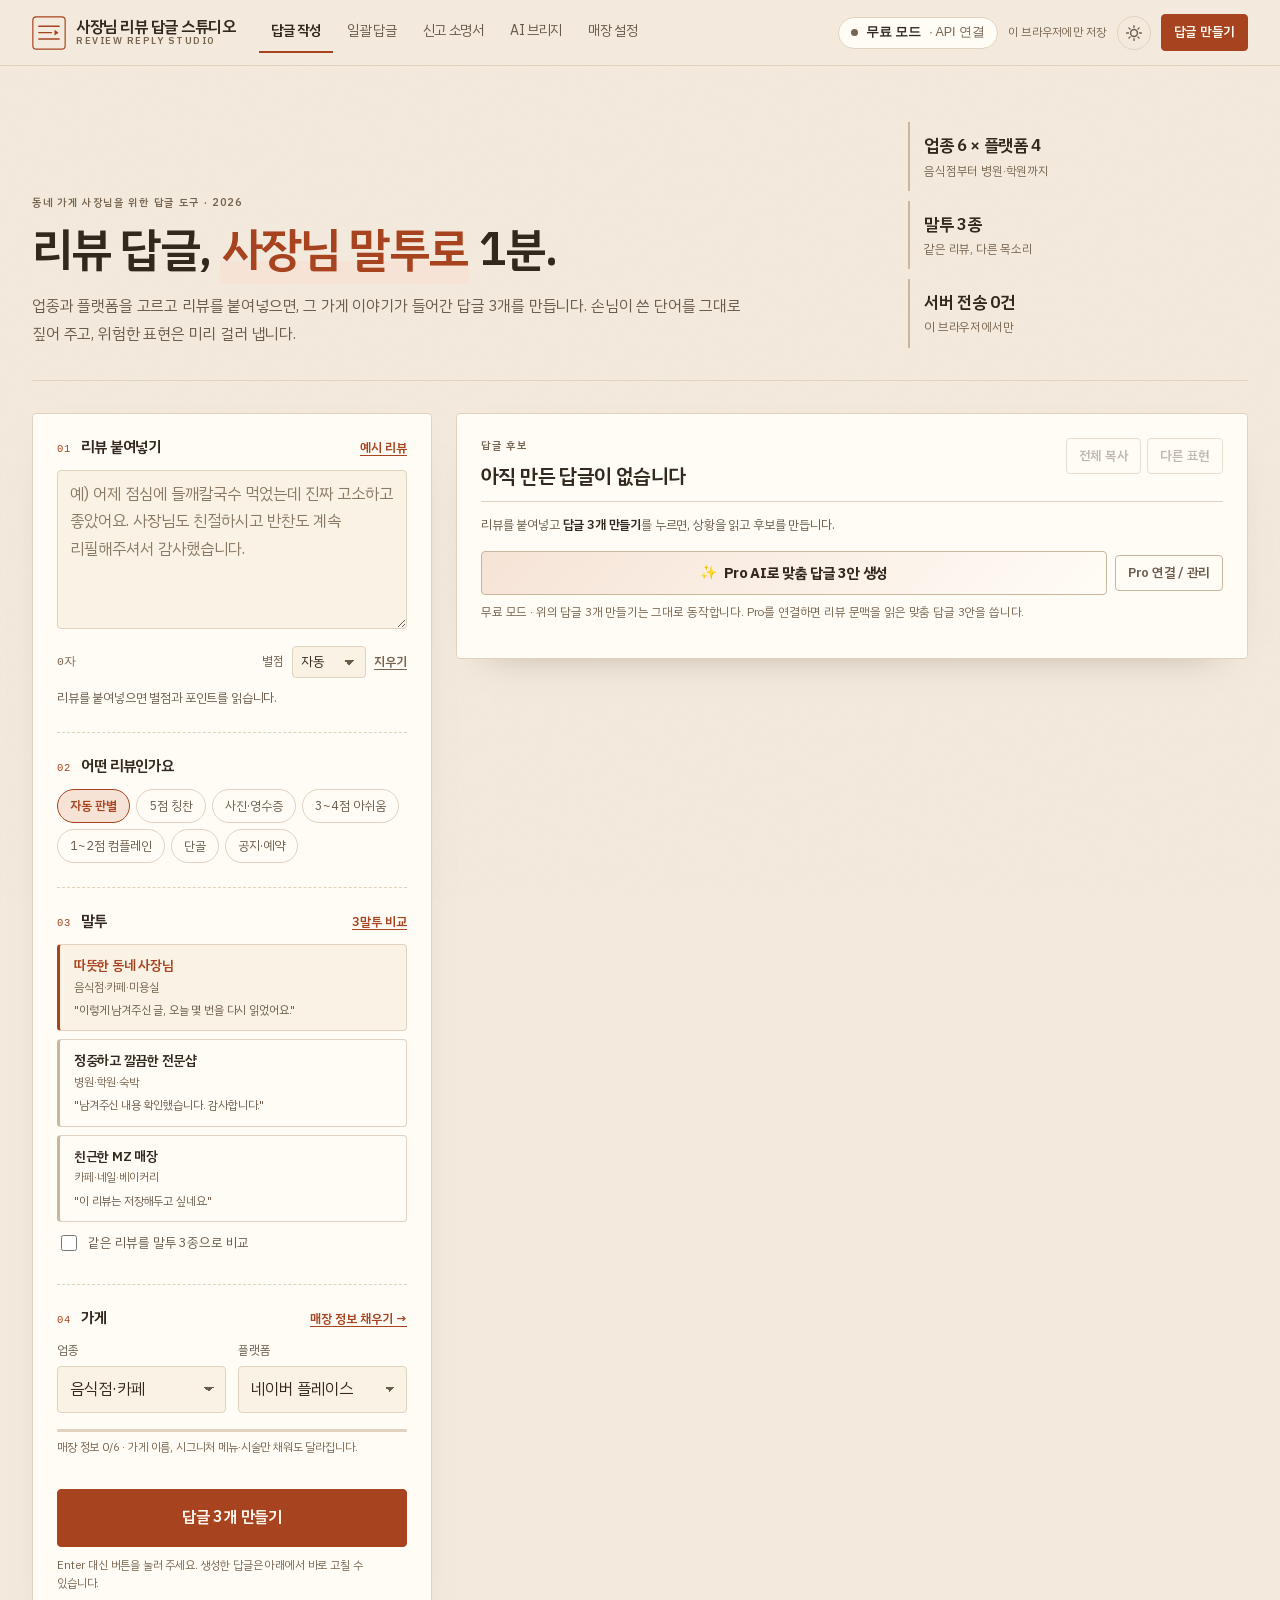
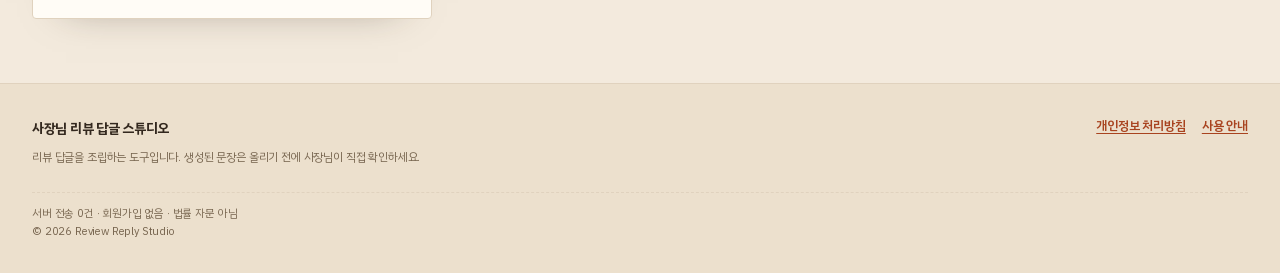
==== index.html @ 13970aca "Deploy review-reply-studio static web app (production files only)" ====
<!DOCTYPE html>
<html lang="ko" data-theme="light">
<head>
<meta charset="utf-8" />
<meta name="viewport" content="width=device-width, initial-scale=1, viewport-fit=cover" />
<title>사장님 리뷰 답글 스튜디오 — 업종·플랫폼별 리뷰 답글 1분 생성</title>
<meta name="description" content="동네 가게 사장님을 위한 리뷰 답글 생성기. 업종 6종·플랫폼 4종·말투 3종으로 사장님 말투의 답글 3개를 만들고, 의료법·표시광고 위험 표현과 AI 티를 점검합니다. 서버 없이 브라우저에서만 동작합니다." />
<meta name="theme-color" content="#f3eadd" />
<meta name="color-scheme" content="light dark" />
<link rel="canonical" href="https://marcj81.github.io/review-reply-studio/" />
<link rel="icon" href="favicon.svg" type="image/svg+xml" />
<link rel="stylesheet" href="styles.css" />
<script type="application/ld+json">
{"@context":"https://schema.org","@type":"WebApplication","name":"사장님 리뷰 답글 스튜디오","applicationCategory":"BusinessApplication","operatingSystem":"Web","offers":{"@type":"Offer","price":"0","priceCurrency":"KRW"},"description":"업종 6종·플랫폼 4종·말투 3종 리뷰 답글 생성, 일괄 답글, 허위 리뷰 신고 소명서, AI 브리지. 서버 전송 없이 브라우저에서 동작합니다.","inLanguage":"ko"}
</script>
</head>
<body>
<a class="skip-link" href="#main">본문으로 바로가기</a>

<header class="topbar">
  <div class="topbar-inner">
    <a class="brand" href="#write" data-tab-link="write" aria-label="사장님 리뷰 답글 스튜디오 홈">
      <span class="brand-mark" aria-hidden="true">
        <svg viewBox="0 0 40 40" width="34" height="34">
          <rect x="1" y="1" width="38" height="38" rx="4" fill="none" stroke="currentColor" stroke-width="1.4" />
          <path d="M8 12h24M8 19.5h15M8 27h24" stroke="currentColor" stroke-width="1.6" stroke-linecap="round" />
          <path d="M26.5 16.2l4.8 3.4-4.8 3.4z" fill="currentColor" />
        </svg>
      </span>
      <span class="brand-text">
        <strong>사장님 리뷰 답글 스튜디오</strong>
        <small>REVIEW REPLY STUDIO</small>
      </span>
    </a>

    <nav class="tabs" role="tablist" aria-label="주요 화면">
      <button class="tab is-active" role="tab" aria-selected="true" aria-controls="view-write" id="tab-write" data-tab="write">답글 작성</button>
      <button class="tab" role="tab" aria-selected="false" aria-controls="view-bulk" id="tab-bulk" data-tab="bulk">일괄 답글</button>
      <button class="tab" role="tab" aria-selected="false" aria-controls="view-claim" id="tab-claim" data-tab="claim">신고 소명서</button>
      <button class="tab" role="tab" aria-selected="false" aria-controls="view-bridge" id="tab-bridge" data-tab="bridge">AI 브리지</button>
      <button class="tab" role="tab" aria-selected="false" aria-controls="view-store" id="tab-store" data-tab="store">매장 설정</button>
    </nav>

    <div class="top-actions">
      <span class="pro-badge-slot" id="proBadge"></span>
      <span class="save-state" id="save-state" aria-live="polite">자동 저장됨</span>
      <button type="button" class="icon-btn" id="btn-theme" aria-label="다크 모드로 전환" title="라이트/다크">
        <svg class="ico-sun" viewBox="0 0 20 20" width="18" height="18" aria-hidden="true"><circle cx="10" cy="10" r="3.8" fill="none" stroke="currentColor" stroke-width="1.6"/><path d="M10 1.8v2M10 16.2v2M1.8 10h2M16.2 10h2M4.3 4.3l1.4 1.4M14.3 14.3l1.4 1.4M15.7 4.3l-1.4 1.4M5.7 14.3l-1.4 1.4" stroke="currentColor" stroke-width="1.5" stroke-linecap="round"/></svg>
        <svg class="ico-moon" viewBox="0 0 20 20" width="18" height="18" aria-hidden="true"><path d="M16.4 12.3A6.8 6.8 0 0 1 7.7 3.6a6.8 6.8 0 1 0 8.7 8.7z" fill="none" stroke="currentColor" stroke-width="1.6" stroke-linejoin="round"/></svg>
      </button>
      <button type="button" class="btn btn-primary btn-sm" id="top-primary" data-action="copy-first">
        <span id="top-primary-label">답글 만들기</span>
      </button>
    </div>
  </div>
</header>

<main id="main" tabindex="-1">

  <!-- ═══ 답글 작성 ═══ -->
  <section class="view is-active" id="view-write" role="tabpanel" aria-labelledby="tab-write">
    <div class="hero">
      <div class="hero-copy">
        <p class="kicker">동네 가게 사장님을 위한 답글 도구 · 2026</p>
        <h1>리뷰 답글, <em>사장님 말투로</em> 1분.</h1>
        <p class="hero-lead">업종과 플랫폼을 고르고 리뷰를 붙여넣으면, 그 가게 이야기가 들어간 답글 3개를 만듭니다. 손님이 쓴 단어를 그대로 짚어 주고, 위험한 표현은 미리 걸러 냅니다.</p>
      </div>
      <ul class="hero-facts" aria-label="이 앱의 기준">
        <li><strong>업종 6 × 플랫폼 4</strong><span>음식점부터 병원·학원까지</span></li>
        <li><strong>말투 3종</strong><span>같은 리뷰, 다른 목소리</span></li>
        <li><strong>서버 전송 0건</strong><span>이 브라우저에서만</span></li>
      </ul>
    </div>

    <div class="studio">
      <aside class="panel panel-input" aria-label="리뷰와 조건">
        <form id="write-form" novalidate>
          <div class="step">
            <div class="step-head"><span class="step-no">01</span><h2>리뷰 붙여넣기</h2>
              <button type="button" class="link-btn" id="btn-sample">예시 리뷰</button>
            </div>
            <label class="sr-only" for="f-review">손님이 남긴 리뷰</label>
            <textarea id="f-review" class="input area" rows="5" placeholder="예) 어제 점심에 들깨칼국수 먹었는데 진짜 고소하고 좋았어요. 사장님도 친절하시고 반찬도 계속 리필해주셔서 감사했습니다."></textarea>
            <div class="input-foot">
              <span class="counter" id="review-count">0자</span>
              <div class="inline-fields">
                <label for="f-rating" class="mini-label">별점</label>
                <select id="f-rating" class="input select mini">
                  <option value="0">자동</option>
                  <option value="5">★5</option><option value="4">★4</option><option value="3">★3</option>
                  <option value="2">★2</option><option value="1">★1</option>
                </select>
                <button type="button" class="link-btn muted" id="btn-clear-review">지우기</button>
              </div>
            </div>
            <p class="detect" id="detect-badge" aria-live="polite">리뷰를 붙여넣으면 별점과 포인트를 읽습니다.</p>
          </div>

          <div class="step">
            <div class="step-head"><span class="step-no">02</span><h2>어떤 리뷰인가요</h2></div>
            <div class="chips" id="situation-chips" role="radiogroup" aria-label="리뷰 상황">
              <button type="button" class="chip is-active" role="radio" aria-checked="true" data-sit="auto">자동 판별</button>
              <button type="button" class="chip" role="radio" aria-checked="false" data-sit="praise">5점 칭찬</button>
              <button type="button" class="chip" role="radio" aria-checked="false" data-sit="photo">사진·영수증</button>
              <button type="button" class="chip" role="radio" aria-checked="false" data-sit="meh">3~4점 아쉬움</button>
              <button type="button" class="chip" role="radio" aria-checked="false" data-sit="crisis">1~2점 컴플레인</button>
              <button type="button" class="chip" role="radio" aria-checked="false" data-sit="regular">단골</button>
              <button type="button" class="chip" role="radio" aria-checked="false" data-sit="notice">공지·예약</button>
            </div>
            <div class="notice-fields" id="notice-fields" hidden>
              <div class="field-row">
                <label class="field"><span>공지 종류</span>
                  <select id="f-notice-type" class="input select">
                    <option value="closed">휴무 안내</option>
                    <option value="reserve">예약 안내</option>
                    <option value="noshow">노쇼 안내</option>
                  </select>
                </label>
                <label class="field"><span>일시·기간</span>
                  <input id="f-period" class="input" type="text" placeholder="예: 이번 주말(11/22~23)" maxlength="40" />
                </label>
              </div>
            </div>
          </div>

          <div class="step">
            <div class="step-head"><span class="step-no">03</span><h2>말투</h2>
              <button type="button" class="link-btn" id="f-compare-btn" aria-pressed="false">3말투 비교</button>
            </div>
            <div class="tone-cards" id="tone-cards">
              <label class="tone-card is-active">
                <input type="radio" name="tone" value="warm" checked />
                <span class="tone-name">따뜻한 동네 사장님</span>
                <span class="tone-desc">음식점·카페·미용실</span>
                <span class="tone-sample">"이렇게 남겨주신 글, 오늘 몇 번을 다시 읽었어요."</span>
              </label>
              <label class="tone-card">
                <input type="radio" name="tone" value="pro" />
                <span class="tone-name">정중하고 깔끔한 전문샵</span>
                <span class="tone-desc">병원·학원·숙박</span>
                <span class="tone-sample">"남겨주신 내용 확인했습니다. 감사합니다."</span>
              </label>
              <label class="tone-card">
                <input type="radio" name="tone" value="mz" />
                <span class="tone-name">친근한 MZ 매장</span>
                <span class="tone-desc">카페·네일·베이커리</span>
                <span class="tone-sample">"이 리뷰는 저장해두고 싶네요."</span>
              </label>
            </div>
            <label class="switch"><input type="checkbox" id="f-compare" /> <span>같은 리뷰를 말투 3종으로 비교</span></label>
          </div>

          <div class="step">
            <div class="step-head"><span class="step-no">04</span><h2>가게</h2>
              <button type="button" class="link-btn" data-tab-link="store">매장 정보 채우기 →</button>
            </div>
            <div class="field-row">
              <label class="field"><span>업종</span>
                <select id="f-industry" class="input select"></select>
              </label>
              <label class="field"><span>플랫폼</span>
                <select id="f-platform" class="input select"></select>
              </label>
            </div>
            <div class="store-meter" id="store-meter">
              <div class="meter"><span id="store-meter-bar" style="width:0%"></span></div>
              <p id="store-missing">매장 정보를 채우면 답글이 훨씬 구체적으로 바뀝니다.</p>
            </div>
          </div>

          <button type="submit" class="btn btn-primary btn-lg" id="btn-generate">답글 3개 만들기</button>
          <p class="form-note">Enter 대신 버튼을 눌러 주세요. 생성한 답글은 아래에서 바로 고칠 수 있습니다.</p>
        </form>
      </aside>

      <section class="panel panel-result" aria-label="답글 후보">
        <div class="result-head">
          <div>
            <p class="kicker" id="reply-kicker">답글 후보</p>
            <h2 id="reply-title">아직 만든 답글이 없습니다</h2>
          </div>
          <div class="result-actions">
            <button type="button" class="btn btn-ghost btn-sm" id="btn-copy-all" disabled>전체 복사</button>
            <button type="button" class="btn btn-ghost btn-sm" id="btn-again" disabled>다른 표현</button>
          </div>
        </div>
        <p class="reply-meta" id="reply-meta">리뷰를 붙여넣고 <strong>답글 3개 만들기</strong>를 누르면, 상황을 읽고 후보를 만듭니다.</p>

        <div class="pro-box" id="proBox">
          <button type="button" class="btn pro-btn" id="btn-pro-replies" data-pro-action>
            <span class="pro-spark" aria-hidden="true">✨</span><span class="pro-label">Pro AI로 맞춤 답글 3안 생성</span>
          </button>
          <button type="button" class="btn btn-ghost btn-sm" id="proConnect">Pro 연결 / 관리</button>
          <p class="pro-state" id="proState" data-pro-state
             data-pro-free="무료 모드 · 위의 답글 3개 만들기는 그대로 동작합니다. Pro를 연결하면 리뷰 문맥을 읽은 맞춤 답글 3안을 씁니다."
             data-pro-pro="Pro 연결됨 · 리뷰 문맥·업종·법규 회피를 지킨 답글 3안을 쓰고 점검기를 다시 통과시킵니다.">무료 모드 · 위의 답글 3개 만들기는 그대로 동작합니다. Pro를 연결하면 리뷰 문맥을 읽은 맞춤 답글 3안을 씁니다.</p>
        </div>
        <p class="pro-note" id="proNote" hidden></p>

        <div id="reply-list" class="reply-list" aria-live="polite"></div>

        <div class="quality-panel" id="quality-panel" hidden>
          <div class="quality-head">
            <h3>답글 점검</h3>
            <span class="quality-hint">AI 티 · 법 위험 · 개인정보 · 길이</span>
          </div>
          <ul class="quality-list" id="quality-list"></ul>
          <p class="quality-empty" id="quality-empty" hidden>걸리는 표현이 없습니다. 이대로 올려도 좋습니다.</p>
        </div>
      </section>
    </div>
  </section>

  <!-- ═══ 일괄 답글 ═══ -->
  <section class="view" id="view-bulk" role="tabpanel" aria-labelledby="tab-bulk" hidden>
    <div class="page-head">
      <p class="kicker">BULK MODE</p>
      <h1>리뷰 여러 개, 한 번에.</h1>
      <p class="lead">리뷰를 붙여넣으면 별점과 상황을 읽어 나눕니다. 답글을 한 번에 만들고, 개별 복사하거나 CSV로 내려받으세요.</p>
    </div>
    <div class="bulk-bar">
      <label class="field"><span>말투</span><select id="bulk-tone" class="input select"></select></label>
      <label class="field"><span>업종</span><select id="bulk-industry" class="input select"></select></label>
      <label class="field"><span>플랫폼</span><select id="bulk-platform" class="input select"></select></label>
      <button type="button" class="btn btn-ghost btn-sm" id="btn-bulk-sample">예시 5개</button>
    </div>
    <div class="bulk-grid">
      <section class="panel">
        <div class="step-head"><span class="step-no">01</span><h2>리뷰 모아 붙여넣기</h2>
          <span class="counter" id="bulk-chars">0자</span>
        </div>
        <label class="sr-only" for="bulk-input">리뷰 여러 개</label>
        <textarea id="bulk-input" class="input area" rows="12" placeholder="리뷰를 한 줄에 하나씩, 또는 --- 로 구분해 붙여넣으세요.&#10;&#10;★★★★★ 친절하고 맛있어요&#10;---&#10;★★★ 대기는 좀 길었어요"></textarea>
        <div class="bulk-actions">
          <button type="button" class="btn btn-primary" id="btn-bulk-parse">리뷰 나누기</button>
          <span class="bulk-count" id="bulk-count">0개</span>
        </div>
        <ul class="warn-list" id="bulk-warnings" hidden></ul>
      </section>
      <section class="panel" aria-label="나눈 리뷰">
        <div class="step-head"><span class="step-no">02</span><h2>나눈 리뷰</h2>
          <span class="bulk-count" id="bulk-ready">0개</span>
        </div>
        <div class="bulk-toolbar">
          <button type="button" class="btn btn-primary btn-sm" id="btn-bulk-generate" disabled>전체 답글 만들기</button>
          <button type="button" class="btn btn-ghost btn-sm" id="btn-bulk-copy" disabled>전체 복사</button>
          <button type="button" class="btn btn-ghost btn-sm" id="btn-bulk-txt" disabled>TXT</button>
          <button type="button" class="btn btn-ghost btn-sm" id="btn-bulk-csv" disabled>CSV</button>
        </div>
        <div id="bulk-list" class="bulk-list"></div>
        <p class="empty-state" id="bulk-empty">아직 나눈 리뷰가 없습니다. 왼쪽에 리뷰를 붙여넣고 <strong>리뷰 나누기</strong>를 누르세요.</p>
      </section>
    </div>
  </section>

  <!-- ═══ 신고 소명서 ═══ -->
  <section class="view" id="view-claim" role="tabpanel" aria-labelledby="tab-claim" hidden>
    <div class="page-head">
      <p class="kicker">REVIEW REPORT</p>
      <h1>허위·악성 리뷰, 말이 아니라 <em>기록</em>으로.</h1>
      <p class="lead">플랫폼 신고 창에 그대로 붙일 수 있는 사유서 초안을 만듭니다. 확인된 사실과 자료만 넣고, 법 조항은 참고용으로 표시합니다.</p>
    </div>
    <div class="claim-grid">
      <section class="panel">
        <div class="step-head"><span class="step-no">01</span><h2>대상 리뷰</h2>
          <button type="button" class="link-btn" id="btn-claim-sample">가상 예시 채우기</button>
        </div>
        <div class="field-row">
          <label class="field"><span>플랫폼</span><select id="c-platform" class="input select"></select></label>
          <label class="field"><span>작성일</span><input id="c-date" class="input" type="date" /></label>
        </div>
        <label class="field"><span>작성자 표시명</span><input id="c-reviewer" class="input" type="text" placeholder="예: 가상손님 (신고서에는 가려서 표시됩니다)" maxlength="30" /></label>
        <label class="field"><span>리뷰 주소 (선택)</span><input id="c-url" class="input" type="url" placeholder="https://" maxlength="200" /></label>
        <label class="field"><span>리뷰 원문</span><textarea id="c-review" class="input area" rows="4" placeholder="문제가 된 리뷰를 그대로 붙여넣으세요."></textarea></label>

        <div class="step-head mt"><span class="step-no">02</span><h2>위반 유형</h2></div>
        <div class="checks" id="c-violations"></div>

        <div class="step-head mt"><span class="step-no">03</span><h2>사실관계</h2></div>
        <label class="field"><span>확인된 사실만 적어 주세요</span>
          <textarea id="c-facts" class="input area" rows="5" placeholder="예) 11/18 12:30 주문 내역 확인. 해당 시간대 동일 메뉴 주문 1건, 조리 전 과정 CCTV 확인. 이물질 항의 접수 기록 없음."></textarea>
        </label>
        <div class="step-head mt"><span class="step-no">04</span><h2>확인 자료</h2></div>
        <div class="checks" id="c-evidences"></div>

        <div class="field-row mt">
          <label class="field"><span>상호</span><input id="c-store" class="input" type="text" maxlength="40" /></label>
          <label class="field"><span>대표자</span><input id="c-owner" class="input" type="text" maxlength="30" placeholder="예: 김사장" /></label>
        </div>
        <label class="field"><span>연락처</span><input id="c-contact" class="input" type="text" maxlength="30" placeholder="010-0000-0000" /></label>

        <button type="button" class="btn btn-primary btn-lg" id="btn-claim-generate">사유서 만들기</button>
        <p class="form-note">법률 자문이 아닙니다. 플랫폼 정책과 담당자 판단에 따라 결과가 달라집니다.</p>
      </section>

      <section class="panel claim-out-panel" aria-label="사유서 초안">
        <div class="step-head"><span class="step-no">05</span><h2>사유서 초안</h2>
          <div class="result-actions">
            <button type="button" class="btn btn-ghost btn-sm" id="btn-claim-copy" disabled>전체 복사</button>
            <button type="button" class="btn btn-ghost btn-sm" id="btn-claim-txt" disabled>TXT 저장</button>
          </div>
        </div>
        <div class="claim-summary" id="claim-summary-box" hidden>
          <div class="claim-summary-head"><h3>신고 폼용 요약 (400자 이내)</h3>
            <button type="button" class="link-btn" id="btn-claim-summary-copy">복사</button>
          </div>
          <p id="claim-summary"></p>
        </div>
        <pre class="claim-out" id="claim-out">왼쪽 내용을 채우고 <strong>사유서 만들기</strong>를 누르면 여기에 초안이 나옵니다.</pre>
        <div class="claim-extras">
          <div>
            <h3>준비물 체크리스트</h3>
            <ul class="checklist" id="claim-checklist"></ul>
          </div>
          <div>
            <h3>주의</h3>
            <ul class="warn-list" id="claim-warnings"></ul>
          </div>
        </div>
      </section>
    </div>
  </section>

  <!-- ═══ AI 브리지 ═══ -->
  <section class="view" id="view-bridge" role="tabpanel" aria-labelledby="tab-bridge" hidden>
    <div class="page-head">
      <p class="kicker">AI BRIDGE</p>
      <h1>내 구독 AI에게 <em>사장님 맥락</em>을 넘기기.</h1>
      <p class="lead">지금 화면의 리뷰·매장 정보·금지 규칙을 프롬프트로 묶어 줍니다. 복사해서 ChatGPT·Claude·Gemini에 붙여넣으면 같은 답글을 더 다듬을 수 있습니다. API 키는 필수가 아닙니다.</p>
    </div>
    <div class="bridge-grid">
      <section class="panel">
        <div class="step-head"><span class="step-no">01</span><h2>프롬프트</h2>
          <button type="button" class="link-btn" id="btn-bridge-build">지금 리뷰로 다시 만들기</button>
        </div>
        <div class="bridge-context" id="bridge-context">답글 작성 화면의 리뷰를 기준으로 만듭니다.</div>
        <label class="sr-only" for="bridge-prompt">AI에 보낼 프롬프트</label>
        <textarea id="bridge-prompt" class="input area mono" rows="12" readonly></textarea>
        <div class="bridge-opts">
          <label class="field"><span>답글 개수</span>
            <select id="br-count" class="input select mini"><option value="3" selected>3개</option><option value="1">1개</option></select>
          </label>
          <label class="switch"><input type="checkbox" id="br-emoji" checked /> <span>이모지 허용(최대 1개)</span></label>
        </div>
        <label class="field"><span>추가 요청 (선택)</span><input id="br-extra" class="input" type="text" placeholder="예: 너무 길지 않게, 반말은 빼고" maxlength="120" /></label>
        <div class="bridge-actions">
          <button type="button" class="btn btn-primary" id="btn-bridge-copy">프롬프트 복사</button>
          <button type="button" class="btn btn-ghost" data-open-ai="chatgpt">ChatGPT 열기</button>
          <button type="button" class="btn btn-ghost" data-open-ai="claude">Claude 열기</button>
          <button type="button" class="btn btn-ghost" data-open-ai="gemini">Gemini 열기</button>
        </div>
        <p class="form-note">새 창으로 열립니다. 붙여넣고 답글을 받은 뒤, 아래에 붙여넣으면 후보로 가져옵니다.</p>

        <div class="step-head mt"><span class="step-no">02</span><h2>받은 답글 붙여넣기</h2></div>
        <textarea id="ai-paste" class="input area" rows="4" placeholder="AI가 준 답글을 그대로 붙여넣으세요. 빈 줄로 구분하면 여러 개를 나눠 담습니다."></textarea>
        <button type="button" class="btn btn-ghost" id="btn-ai-import">답글 카드로 가져오기</button>
      </section>

      <section class="panel">
        <div class="step-head"><span class="step-no">03</span><h2>Gemini API (선택)</h2>
          <span class="badge-lock">키는 저장하지 않음</span>
        </div>
        <p class="panel-note">무료 API 키가 있으면 여기서 바로 답글을 받을 수 있습니다. 키는 이 탭의 메모리에만 있고, 새로고침하면 사라집니다. 입력한 리뷰와 매장 정보만 Google로 전송됩니다.</p>
        <label class="field"><span>API 키</span>
          <input id="gem-key" class="input" type="password" autocomplete="off" placeholder="API 키 붙여넣기" />
        </label>
        <label class="field"><span>모델</span>
          <input id="gem-model" class="input" type="text" value="gemini-2.5-flash" maxlength="40" />
        </label>
        <button type="button" class="btn btn-primary" id="btn-gem-run">이 프롬프트로 답글 받기</button>
        <p class="status" id="gem-status" aria-live="polite"></p>
        <div class="ai-result" id="gem-out" hidden></div>
        <button type="button" class="btn btn-ghost btn-sm" id="btn-gem-import" hidden>받은 답글을 카드로</button>
        <div class="privacy-box">
          <h3>이 프롬프트에 들어가는 것</h3>
          <ul>
            <li>가게 이름·업종·시그니처·주차·영업시간·한 줄 소개</li>
            <li>리뷰 원문과 자동으로 읽은 포인트</li>
            <li>금지 규칙(의료법·표시광고·개인정보)</li>
          </ul>
          <p>계정 정보, 연락처 목록, 다른 화면의 내용은 넣지 않습니다.</p>
        </div>
      </section>
    </div>
  </section>

  <!-- ═══ 매장 설정 ═══ -->
  <section class="view" id="view-store" role="tabpanel" aria-labelledby="tab-store" hidden>
    <div class="page-head">
      <p class="kicker">STORE PROFILE</p>
      <h1>가게 이야기를 넣을수록, <em>덜 자동응답 같아집니다.</em></h1>
      <p class="lead">여기 적은 내용은 답글에 그대로 들어갑니다. 실제로 하는 것만 적으세요. 저장은 이 브라우저에만 됩니다.</p>
    </div>
    <div class="store-grid">
      <section class="panel">
        <div class="step-head"><span class="step-no">01</span><h2>기본</h2>
          <button type="button" class="link-btn" id="btn-store-sample">가상 예시</button>
        </div>
        <div class="field-row">
          <label class="field"><span>가게 이름</span><input id="s-name" class="input" type="text" placeholder="예: 오늘식당" maxlength="30" /></label>
          <label class="field"><span>업종</span><select id="s-industry" class="input select"></select></label>
        </div>
        <label class="field"><span id="s-signature-label">시그니처 메뉴</span>
          <input id="s-signature" class="input" type="text" placeholder="예: 들깨칼국수" maxlength="40" />
        </label>
        <div class="field-row">
          <label class="field"><span>주차</span>
            <select id="s-parking" class="input select">
              <option value="">선택 안 함</option>
              <option value="shopfront">가게 앞</option>
              <option value="building">건물 주차장</option>
              <option value="nearby">근처 공영주차장</option>
              <option value="none">주차 어려움</option>
            </select>
          </label>
          <label class="field"><span>주차 상세 (선택)</span><input id="s-parking-note" class="input" type="text" placeholder="예: 가게 뒤편 3대" maxlength="60" /></label>
        </div>
        <label class="field"><span>문의 번호</span><input id="s-phone" class="input" type="tel" placeholder="010-0000-0000" maxlength="20" /></label>
        <label class="field"><span>영업시간 (선택)</span><input id="s-hours" class="input" type="text" placeholder="예: 11:00~21:00 (브레이크 15:00~17:00)" maxlength="60" /></label>
        <label class="field"><span>우리 가게 한 줄 (선택)</span>
          <input id="s-story" class="input" type="text" placeholder="예: 육수는 매일 아침 새로 냅니다." maxlength="80" />
        </label>
        <div class="field-row">
          <label class="switch"><input type="checkbox" id="s-benefit-on" /> <span>재방문 혜택이 있습니다</span></label>
          <label class="field"><span>혜택 내용</span><input id="s-benefit" class="input" type="text" placeholder="예: 공기밥 서비스" maxlength="40" /></label>
        </div>
        <p class="field-warn" id="benefit-warn" hidden>병원 업종은 의료법상 환자 유인(할인·사은품) 문구를 답글에 넣지 않습니다.</p>
        <div class="field-row">
          <label class="field"><span>기본 말투</span><select id="s-tone" class="input select"></select></label>
          <label class="field"><span>기본 플랫폼</span><select id="s-platform" class="input select"></select></label>
        </div>
        <div class="store-actions">
          <button type="button" class="btn btn-primary" id="btn-store-save">저장</button>
          <button type="button" class="btn btn-ghost" id="btn-store-reset">비우기</button>
          <span class="status" id="store-status" aria-live="polite"></span>
        </div>
      </section>
      <aside class="panel store-side">
        <h2>이 정보가 답글에서 하는 일</h2>
        <dl class="role-list">
          <div><dt>가게 이름</dt><dd>첫 문장과 마무리에 들어갑니다. 답글이 어느 가게 글인지 분명해집니다.</dd></div>
          <div><dt>시그니처</dt><dd>칭찬 답글에서 다음 방문의 이유가 됩니다. 리뷰에 없는 메뉴를 권하지 않도록 한 번만 씁니다.</dd></div>
          <div><dt>한 줄 소개</dt><dd>실제로 하는 일을 그대로 넣습니다. 답글이 가장 덜 자동응답처럼 보이는 지점입니다.</dd></div>
          <div><dt>문의 번호</dt><dd>컴플레인 답글에서 공개 답글 대신 직접 연락을 안내합니다.</dd></div>
          <div><dt>재방문 혜택</dt><dd>단골 답글에만 넣습니다. 병원·배달 플랫폼은 정책상 넣지 않습니다.</dd></div>
        </dl>
        <div class="privacy-box">
          <h3>저장 위치</h3>
          <p>이 브라우저의 localStorage에만 저장합니다. 서버로 보내지 않고, 계정도 만들지 않습니다. 공용 PC에서는 저장 후 <strong>비우기</strong>를 눌러 주세요.</p>
        </div>
      </aside>
    </div>
  </section>
</main>

<footer class="footer">
  <div class="footer-inner">
    <div class="footer-brand">
      <strong>사장님 리뷰 답글 스튜디오</strong>
      <p>리뷰 답글을 조립하는 도구입니다. 생성된 문장은 올리기 전에 사장님이 직접 확인하세요.</p>
    </div>
    <div class="footer-links">
      <a href="privacy.html" id="footer-privacy">개인정보 처리방침</a>
      <a href="README.md">사용 안내</a>
    </div>
    <p class="footer-note">서버 전송 0건 · 회원가입 없음 · 법률 자문 아님<br />© 2026 Review Reply Studio</p>
  </div>
</footer>

<div class="toast-root" id="toast-root" aria-live="polite" aria-atomic="true"></div>

<script src="data.js"></script>
<script src="engines/pro-api-connector.js"></script>
<script src="engines/pro-studio.js"></script>
<script src="engines/copy-psych-engine.js"></script>
<script src="engines/design-ref-engine.js"></script>
<script src="core.js"></script>
<script src="app.js"></script>
</body>
</html>
---- styles.css ----
/* ============================================================
   사장님 리뷰 답글 스튜디오 · styles.css
   에디토리얼 라이트/다크. 색·타이포 토큰은 design-ref-engine v2
   cream-editorial tokens()에서 가져와 :root에 고정했다.
   ============================================================ */

/* ── 폰트 (로컬, 외부 요청 없음) ───────────────────────── */
@font-face {
  font-family: 'PlexKR';
  src: url('assets/fonts/plexkr-Regular.woff2') format('woff2');
  font-weight: 400; font-style: normal; font-display: swap;
}
@font-face {
  font-family: 'PlexKR';
  src: url('assets/fonts/plexkr-SemiBold.woff2') format('woff2');
  font-weight: 500 600; font-style: normal; font-display: swap;
}
@font-face {
  font-family: 'PlexKR';
  src: url('assets/fonts/plexkr-Bold.woff2') format('woff2');
  font-weight: 700 900; font-style: normal; font-display: swap;
}

/* ── 토큰 ─────────────────────────────────────────────── */
:root {
  --paper: #f3eadd;
  --bg: var(--paper);
  --paper-deep: #ece0cd;
  --surface: #fffcf6;
  --surface-2: #faf2e5;
  --ink: #33281e;
  --sub: #6a5b4a;
  --muted: #76644e;
  --line: #e0d2be;
  --line-strong: #c9b69c;
  --accent: #a8431f;
  --accent-soft: #f6e3d6;
  --accent-ink: #fff8f0;
  --ok: #2f6b4f;
  --ok-soft: #e6f0e9;
  --warn: #8a5a12;
  --warn-soft: #f7ecd6;
  --danger: #a12c2c;
  --danger-soft: #f8e4e1;
  --focus: #a8431f;

  --font: 'PlexKR', 'Pretendard', -apple-system, BlinkMacSystemFont, 'Apple SD Gothic Neo', 'Malgun Gothic', 'Noto Sans KR', sans-serif;
  --mono: ui-monospace, SFMono-Regular, Menlo, Consolas, monospace;

  --s1: 4px; --s2: 8px; --s3: 12px; --s4: 16px; --s5: 24px; --s6: 32px; --s7: 48px; --s8: 64px;
  --radius: 3px;
  --maxw: 1360px;
  --rule: 1px solid var(--line);
  --shadow-paper: 0 18px 40px -34px rgba(51, 40, 30, 0.55);
  --grain: 0.5;
}

html[data-theme="dark"] {
  --paper: #17130f;
  --paper-deep: #1d1813;
  --surface: #201b15;
  --surface-2: #262019;
  --ink: #f4ebdd;
  --sub: #c0b09b;
  --muted: #9c8b77;
  --line: #3a3228;
  --line-strong: #574a3b;
  --accent: #f09a62;
  --accent-soft: #3b2a1e;
  --accent-ink: #1a120c;
  --ok: #7fc7a4;
  --ok-soft: #1f2c25;
  --warn: #e0b064;
  --warn-soft: #2e2719;
  --danger: #f08a8a;
  --danger-soft: #2f1d1d;
  --focus: #f09a62;
  --shadow-paper: 0 18px 40px -30px rgba(0, 0, 0, 0.8);
  --grain: 0.35;
}

/* ── 기본 ─────────────────────────────────────────────── */
*, *::before, *::after { box-sizing: border-box; }
[hidden] { display: none !important; }
html { -webkit-text-size-adjust: 100%; scroll-behavior: smooth; }
body {
  margin: 0;
  background: var(--paper);
  color: var(--ink);
  font-family: var(--font);
  font-size: 16px;
  line-height: 1.6;
  letter-spacing: -0.01em;
  word-break: keep-all;
  overflow-wrap: break-word;
}
body::before {
  content: "";
  position: fixed; inset: 0;
  pointer-events: none;
  z-index: 0;
  opacity: calc(var(--grain) * 0.07);
  background-image: url("data:image/svg+xml;utf8,<svg xmlns='http://www.w3.org/2000/svg' width='180' height='180'><filter id='n'><feTurbulence type='fractalNoise' baseFrequency='0.9' numOctaves='2' stitchTiles='stitch'/></filter><rect width='180' height='180' filter='url(%23n)' opacity='0.55'/></svg>");
  mix-blend-mode: multiply;
}
html[data-theme="dark"] body::before { mix-blend-mode: screen; opacity: 0.05; }

img, svg { max-width: 100%; }
a { color: var(--accent); text-decoration-thickness: 1px; text-underline-offset: 3px; }
a:hover { color: var(--ink); }
button, input, select, textarea { font: inherit; color: inherit; }
button { cursor: pointer; }
h1, h2, h3, h4 { margin: 0; font-weight: 600; letter-spacing: -0.035em; line-height: 1.22; }
p { margin: 0; }
ul, ol, dl, dd { margin: 0; padding: 0; }
li { list-style: none; }
::selection { background: var(--accent-soft); color: var(--ink); }

.sr-only {
  position: absolute; width: 1px; height: 1px; padding: 0; margin: -1px;
  overflow: hidden; clip: rect(0 0 0 0); white-space: nowrap; border: 0;
}
.skip-link {
  position: absolute; left: 12px; top: -48px; z-index: 100;
  background: var(--ink); color: var(--paper); padding: 10px 16px; border-radius: var(--radius);
  font-size: 14px; text-decoration: none;
}
.skip-link:focus { top: 12px; }
:focus-visible { outline: 2px solid var(--focus); outline-offset: 2px; border-radius: 2px; }

/* ── 상단 바 ───────────────────────────────────────────── */
.topbar {
  position: sticky; top: 0; z-index: 40;
  background: color-mix(in srgb, var(--paper) 94%, transparent);
  border-bottom: var(--rule);
  backdrop-filter: blur(6px);
}
.topbar-inner {
  max-width: var(--maxw); margin: 0 auto;
  display: flex; align-items: center; gap: var(--s5);
  padding: 12px var(--s6);
}
.brand { display: flex; align-items: center; gap: 10px; color: var(--ink); text-decoration: none; flex: 0 0 auto; }
.brand-mark { color: var(--accent); display: grid; place-items: center; }
.brand-text { display: grid; line-height: 1.15; }
.brand-text strong { font-size: 16px; font-weight: 600; letter-spacing: -0.03em; }
.brand-text small { font-size: 9.5px; letter-spacing: 0.16em; color: var(--muted); font-weight: 600; }

.tabs { display: flex; gap: 2px; flex: 1 1 auto; min-width: 0; overflow-x: auto; scrollbar-width: none; }
.tabs::-webkit-scrollbar { display: none; }
.tab {
  flex: 0 0 auto;
  background: none; border: 0; padding: 8px 12px 9px;
  font-size: 14px; color: var(--sub); border-bottom: 2px solid transparent;
  white-space: nowrap; letter-spacing: -0.02em;
}
.tab:hover { color: var(--ink); }
.tab.is-active { color: var(--ink); border-bottom-color: var(--accent); font-weight: 600; }

.top-actions { display: flex; align-items: center; gap: 10px; flex: 0 0 auto; }
.save-state { font-size: 11.5px; color: var(--muted); letter-spacing: 0.02em; }
.icon-btn {
  display: grid; place-items: center; width: 34px; height: 34px;
  background: none; border: var(--rule); border-radius: 50%; color: var(--sub);
}
.icon-btn:hover { color: var(--ink); border-color: var(--line-strong); }
.ico-moon { display: none; }
html[data-theme="dark"] .ico-sun { display: none; }
html[data-theme="dark"] .ico-moon { display: block; }

/* ── 버튼 ─────────────────────────────────────────────── */
.btn {
  display: inline-flex; align-items: center; justify-content: center; gap: 7px;
  border: 1px solid transparent; border-radius: var(--radius);
  padding: 11px 18px; font-size: 14.5px; font-weight: 600; letter-spacing: -0.02em;
  background: var(--surface); color: var(--ink); transition: background .14s, color .14s, border-color .14s, transform .1s;
  white-space: nowrap;
}
.btn:active { transform: translateY(1px); }
.btn-primary { background: var(--accent); color: var(--accent-ink); border-color: var(--accent); }
.btn-primary:hover { background: var(--ink); border-color: var(--ink); color: var(--paper); }
.btn-ghost { background: transparent; border-color: var(--line-strong); color: var(--sub); }
.btn-ghost:hover { border-color: var(--ink); color: var(--ink); background: var(--surface); }
.btn-sm { padding: 7px 12px; font-size: 13px; }
.btn-lg { width: 100%; padding: 15px 20px; font-size: 16px; margin-top: var(--s2); }
.btn:disabled { opacity: .42; cursor: not-allowed; transform: none; }
.btn.is-done { background: var(--ok); border-color: var(--ok); color: #fff; }
.link-btn {
  background: none; border: 0; padding: 0; color: var(--accent);
  font-size: 12.5px; font-weight: 600; text-decoration: underline; text-underline-offset: 3px;
}
.link-btn:hover { color: var(--ink); }
.link-btn.muted { color: var(--muted); }

/* ── 공통 조각 ────────────────────────────────────────── */
main { position: relative; z-index: 1; max-width: var(--maxw); margin: 0 auto; padding: 0 var(--s6) var(--s8); }
.view { padding-top: var(--s6); }
.view[hidden] { display: none; }
.kicker {
  font-size: 10.5px; letter-spacing: 0.16em; text-transform: uppercase;
  color: var(--muted); font-weight: 600; margin-bottom: 10px;
}
h1 { font-size: clamp(32px, 3.6vw, 50px); font-weight: 600; }
h1 em {
  font-style: normal; color: var(--accent);
  background: linear-gradient(transparent 66%, var(--accent-soft) 66%);
  padding: 0 2px;
}
.lead { color: var(--sub); font-size: 15.5px; line-height: 1.75; max-width: 760px; margin-top: 12px; }
.hero {
  display: grid; grid-template-columns: minmax(0, 1fr) 340px; gap: var(--s6);
  align-items: end; padding: var(--s5) 0 var(--s6); border-bottom: var(--rule); margin-bottom: var(--s6);
}
.hero-copy h1 { margin-top: 2px; }
.hero-lead { margin-top: 14px; color: var(--sub); font-size: 15.5px; line-height: 1.78; max-width: 720px; }
.hero-facts { display: grid; gap: 10px; align-content: end; }
.hero-facts li {
  display: grid; gap: 2px; padding: 10px 0 10px 14px;
  border-left: 2px solid var(--line-strong);
}
.hero-facts strong { font-size: 17px; font-weight: 600; letter-spacing: -0.02em; }
.hero-facts span { font-size: 12px; color: var(--muted); }
.page-head { padding: var(--s5) 0 var(--s6); border-bottom: var(--rule); margin-bottom: var(--s6); }

.panel {
  background: var(--surface);
  border: var(--rule);
  border-radius: var(--radius);
  padding: var(--s5);
  box-shadow: var(--shadow-paper);
  min-width: 0;
}
.panel-note { font-size: 12.5px; color: var(--muted); line-height: 1.7; margin: 10px 0 14px; }

.step { padding-bottom: var(--s5); margin-bottom: var(--s5); border-bottom: 1px dashed var(--line); }
.step:last-of-type { border-bottom: 0; margin-bottom: var(--s4); padding-bottom: var(--s2); }
.step-head { display: flex; align-items: baseline; gap: 10px; margin-bottom: 12px; flex-wrap: wrap; }
.step-head h2 { font-size: 15px; font-weight: 600; letter-spacing: -0.02em; }
.step-head .link-btn { margin-left: auto; }
.step-head.mt { margin-top: var(--s5); }
.step-no { font-family: var(--mono); font-size: 10.5px; color: var(--accent); letter-spacing: 0.06em; }
.mt { margin-top: var(--s5); }

/* ── 폼 ───────────────────────────────────────────────── */
.field { display: grid; gap: 6px; margin-bottom: 12px; min-width: 0; }
.field > span { font-size: 12px; color: var(--sub); letter-spacing: 0.01em; }
.field-row { display: grid; grid-template-columns: 1fr 1fr; gap: 12px; }
.input {
  width: 100%; min-width: 0;
  background: var(--surface-2); color: var(--ink);
  border: 1px solid var(--line); border-radius: var(--radius);
  padding: 10px 12px; font-size: 16px; line-height: 1.55;
  transition: border-color .14s, background .14s;
}
.input::placeholder { color: var(--muted); opacity: .85; }
.input:focus { outline: none; border-color: var(--accent); background: var(--surface); }
.input.area { resize: vertical; min-height: 88px; line-height: 1.72; }
.input.area.mono { font-family: var(--mono); font-size: 12.5px; line-height: 1.65; letter-spacing: 0; }
.input.select { appearance: none; padding-right: 30px;
  background-image: linear-gradient(45deg, transparent 50%, var(--sub) 50%), linear-gradient(135deg, var(--sub) 50%, transparent 50%);
  background-position: calc(100% - 16px) 52%, calc(100% - 11px) 52%;
  background-size: 5px 5px, 5px 5px; background-repeat: no-repeat;
}
.input.mini { width: auto; min-width: 74px; padding: 5px 26px 5px 8px; font-size: 13px; }
.input-foot { display: flex; align-items: center; justify-content: space-between; gap: 10px; margin-top: 8px; flex-wrap: wrap; }
.inline-fields { display: flex; align-items: center; gap: 8px; }
.mini-label { font-size: 12px; color: var(--sub); }
.counter { font-size: 11.5px; color: var(--muted); font-family: var(--mono); }
.detect { margin-top: 10px; font-size: 12.5px; color: var(--sub); line-height: 1.65; }
.detect strong { color: var(--accent); font-weight: 600; }
.form-note { font-size: 11.5px; color: var(--muted); margin-top: 10px; line-height: 1.65; }
.status { font-size: 12.5px; color: var(--sub); min-height: 18px; margin-top: 8px; }
.status.is-error { color: var(--danger); }
.switch { display: inline-flex; align-items: center; gap: 8px; font-size: 13px; color: var(--sub); }
.switch input { width: 16px; height: 16px; accent-color: var(--accent); }

/* ── 칩·말투 카드 ─────────────────────────────────────── */
.chips { display: flex; flex-wrap: wrap; gap: 6px; }
.chip {
  background: transparent; border: 1px solid var(--line); border-radius: 100px;
  padding: 6px 12px; font-size: 12.5px; color: var(--sub);
}
.chip:hover { border-color: var(--line-strong); color: var(--ink); }
.chip.is-active { background: var(--accent-soft); border-color: var(--accent); color: var(--accent); font-weight: 600; }
.tone-cards { display: grid; gap: 8px; margin-bottom: 10px; }
.tone-card {
  position: relative; display: grid; gap: 2px; padding: 10px 12px 11px 14px;
  border: 1px solid var(--line); border-left: 3px solid var(--line-strong);
  border-radius: var(--radius); cursor: pointer; background: transparent;
}
.tone-card:hover { border-color: var(--line-strong); }
.tone-card input { position: absolute; opacity: 0; pointer-events: none; }
.tone-card.is-active { background: var(--surface-2); border-left-color: var(--accent); border-color: var(--line); border-left-color: var(--accent); }
.tone-card.is-active .tone-name { color: var(--accent); }
.tone-name { font-size: 13.5px; font-weight: 600; letter-spacing: -0.02em; }
.tone-desc { font-size: 11.5px; color: var(--muted); }
.tone-sample { font-size: 11.5px; color: var(--sub); margin-top: 3px; line-height: 1.5; }
.notice-fields { margin-top: 12px; padding: 12px; background: var(--surface-2); border: var(--rule); border-radius: var(--radius); }
.notice-fields[hidden] { display: none; }

/* ── 매장 게이지 ──────────────────────────────────────── */
.store-meter { margin-top: 4px; }
.meter { height: 3px; background: var(--line); border-radius: 2px; overflow: hidden; }
.meter span { display: block; height: 100%; background: var(--accent); transition: width .3s; }
.store-meter p { font-size: 11.5px; color: var(--muted); margin-top: 7px; line-height: 1.6; }

/* ── 스튜디오 2단 ─────────────────────────────────────── */
.studio { display: grid; grid-template-columns: 400px minmax(0, 1fr); gap: var(--s5); align-items: start; }
.panel-input { align-self: start; }
.result-head { display: flex; align-items: flex-start; justify-content: space-between; gap: 12px; padding-bottom: 12px; border-bottom: var(--rule); flex-wrap: wrap; }
.result-head h2 { font-size: 20px; letter-spacing: -0.03em; }
.result-actions { display: flex; gap: 6px; flex-wrap: wrap; }
.reply-meta { font-size: 12.5px; color: var(--sub); margin: 12px 0 16px; line-height: 1.7; }
.reply-meta strong { color: var(--ink); font-weight: 600; }
.reply-list { display: grid; gap: 12px; }
.reply-card {
  border: var(--rule); border-radius: var(--radius); background: var(--surface);
  padding: 0; overflow: hidden;
}
.reply-card.is-picked { border-color: var(--accent); box-shadow: 0 0 0 1px var(--accent) inset; }
.reply-top { display: flex; align-items: center; gap: 10px; padding: 10px 14px; background: var(--surface-2); border-bottom: var(--rule); flex-wrap: wrap; }
.reply-no { font-family: var(--mono); font-size: 11px; color: var(--muted); }
.reply-tone { font-size: 11.5px; font-weight: 600; color: var(--accent); letter-spacing: -0.01em; }
.reply-chars { font-family: var(--mono); font-size: 11px; color: var(--muted); margin-left: auto; }
.reply-body { padding: 4px; }
.reply-text {
  width: 100%; border: 0; background: transparent; resize: none;
  padding: 12px 12px 8px; font-size: 15.5px; line-height: 1.8; letter-spacing: -0.01em;
  min-height: 96px; overflow: hidden;
}
.reply-text:focus { outline: none; background: var(--surface-2); border-radius: 2px; }
.reply-foot { display: flex; align-items: center; gap: 10px; padding: 9px 12px 11px; border-top: 1px dashed var(--line); flex-wrap: wrap; }
.score { display: inline-flex; align-items: baseline; gap: 5px; font-variant-numeric: tabular-nums; }
.score b { font-size: 17px; font-weight: 600; letter-spacing: -0.03em; }
.score small { font-size: 10.5px; color: var(--muted); }
.grade { font-size: 11px; padding: 2px 7px; border-radius: 100px; background: var(--ok-soft); color: var(--ok); font-weight: 600; }
.grade.g-B { background: var(--warn-soft); color: var(--warn); }
.grade.g-C, .grade.g-D { background: var(--danger-soft); color: var(--danger); }
.score-bar { flex: 0 0 84px; height: 2px; background: var(--line); min-width: 50px; margin-right: auto; }
.score-bar span { display: block; height: 100%; background: var(--ok); }
.score-bar span.low { background: var(--warn); }
.score-bar span.bad { background: var(--danger); }
.reply-actions { display: flex; gap: 6px; margin-left: auto; }
.reply-issues { padding: 0 14px 12px; }
.reply-issues summary { font-size: 12px; color: var(--sub); cursor: pointer; padding: 2px 0 6px; }
.reply-issues[open] summary { color: var(--ink); }
.issue-list { display: grid; gap: 8px; }
.issue {
  border-left: 2px solid var(--line-strong); padding: 2px 0 2px 10px;
  font-size: 12px; line-height: 1.65; color: var(--sub);
}
.issue.is-high { border-left-color: var(--danger); }
.issue.is-mid { border-left-color: var(--warn); }
.issue b { color: var(--ink); font-weight: 600; display: block; font-size: 12.5px; }
.issue span.why { display: block; color: var(--sub); }
.issue span.fix { display: block; color: var(--accent); margin-top: 2px; }

/* ── 점검 패널 ────────────────────────────────────────── */
.quality-panel { margin-top: var(--s5); border-top: 2px solid var(--ink); padding-top: 14px; }
.quality-head { display: flex; align-items: baseline; justify-content: space-between; gap: 10px; flex-wrap: wrap; }
.quality-head h3 { font-size: 14px; }
.quality-hint { font-size: 11px; color: var(--muted); letter-spacing: .02em; }
.quality-list { display: grid; gap: 10px; margin-top: 12px; }
.quality-list li { font-size: 12.5px; line-height: 1.65; color: var(--sub); padding-left: 14px; position: relative; }
.quality-list li::before { content: ""; position: absolute; left: 0; top: 7px; width: 5px; height: 5px; border-radius: 50%; background: var(--warn); }
.quality-list li.high::before { background: var(--danger); }
.quality-list li.ok::before { background: var(--ok); }
.quality-list b { color: var(--ink); font-weight: 600; }
.quality-empty { font-size: 12.5px; color: var(--ok); margin-top: 12px; }
.empty-state { font-size: 13px; color: var(--muted); text-align: center; padding: var(--s6) var(--s4); border: 1px dashed var(--line); border-radius: var(--radius); line-height: 1.8; }
.empty-state strong { color: var(--sub); }

/* ── 일괄 ─────────────────────────────────────────────── */
.bulk-bar { display: flex; align-items: flex-end; gap: 12px; padding-bottom: var(--s5); flex-wrap: wrap; }
.bulk-bar .field { margin-bottom: 0; min-width: 140px; }
.bulk-bar .link-btn { margin-bottom: 10px; }
.bulk-grid { display: grid; grid-template-columns: minmax(0, 420px) minmax(0, 1fr); gap: var(--s5); align-items: start; }
.bulk-actions { display: flex; align-items: center; gap: 12px; margin-top: 12px; }
.bulk-count { font-family: var(--mono); font-size: 12px; color: var(--muted); }
.bulk-toolbar { display: flex; gap: 6px; flex-wrap: wrap; margin-bottom: 14px; }
.bulk-list { display: grid; gap: 10px; }
.bulk-item { border: var(--rule); border-radius: var(--radius); overflow: hidden; }
.bulk-item-head { display: flex; align-items: center; gap: 8px; padding: 8px 12px; background: var(--surface-2); border-bottom: var(--rule); flex-wrap: wrap; }
.bulk-item-head .idx { font-family: var(--mono); font-size: 11px; color: var(--muted); }
.bulk-item-head .rate { font-size: 11.5px; color: var(--sub); }
.bulk-item-head select { margin-left: auto; max-width: 150px; }
.bulk-item-body { padding: 10px 12px 12px; display: grid; gap: 8px; }
.bulk-review { font-size: 13px; line-height: 1.7; color: var(--sub); padding-left: 10px; border-left: 2px solid var(--line); }
.bulk-reply { width: 100%; border: 1px solid var(--line); border-radius: 2px; background: var(--surface-2); padding: 9px 10px; font-size: 14px; line-height: 1.72; resize: vertical; min-height: 74px; }
.bulk-reply:focus { outline: none; border-color: var(--accent); background: var(--surface); }
.bulk-item-foot { display: flex; align-items: center; gap: 8px; flex-wrap: wrap; }
.bulk-score { font-family: var(--mono); font-size: 11px; color: var(--muted); }
.warn-list { display: grid; gap: 6px; margin-top: 12px; }
.warn-list li { font-size: 12px; line-height: 1.65; color: var(--warn); padding-left: 14px; position: relative; }
.warn-list li::before { content: "!"; position: absolute; left: 2px; top: 0; font-family: var(--mono); font-weight: 700; }

/* ── 소명서 ───────────────────────────────────────────── */
.claim-grid { display: grid; grid-template-columns: minmax(0, 440px) minmax(0, 1fr); gap: var(--s5); align-items: start; }
.checks { display: grid; grid-template-columns: 1fr 1fr; gap: 6px 12px; }
.check {
  display: flex; align-items: flex-start; gap: 8px; font-size: 12.5px; color: var(--sub);
  padding: 5px 0; line-height: 1.5; cursor: pointer;
}
.check input { margin-top: 3px; accent-color: var(--accent); flex: 0 0 auto; }
.claim-summary { border: 1px solid var(--line-strong); background: var(--surface-2); padding: 12px 14px; margin-bottom: 14px; border-radius: var(--radius); }
.claim-summary-head { display: flex; justify-content: space-between; align-items: baseline; gap: 10px; }
.claim-summary h3 { font-size: 12px; color: var(--sub); letter-spacing: .02em; }
.claim-summary p { font-size: 12.5px; line-height: 1.7; margin-top: 8px; color: var(--ink); }
.claim-out {
  white-space: pre-wrap; word-break: keep-all; overflow-wrap: anywhere;
  font-family: var(--font); font-size: 13px; line-height: 1.85;
  background: var(--surface-2); border: var(--rule); border-radius: var(--radius);
  padding: 18px 20px; margin: 0; min-height: 420px; color: var(--ink);
}
.claim-extras { display: grid; grid-template-columns: 1fr 1fr; gap: var(--s5); margin-top: var(--s5); padding-top: var(--s4); border-top: var(--rule); }
.claim-extras h3 { font-size: 12.5px; margin-bottom: 8px; color: var(--sub); }
.checklist li { font-size: 12px; line-height: 1.75; color: var(--sub); padding-left: 18px; position: relative; }
.checklist li::before { content: "□"; position: absolute; left: 0; color: var(--accent); }

/* ── AI 브리지 ────────────────────────────────────────── */
.bridge-grid { display: grid; grid-template-columns: minmax(0, 1fr) minmax(0, 400px); gap: var(--s5); align-items: start; }
.bridge-context { font-size: 12.5px; color: var(--sub); background: var(--surface-2); border-left: 2px solid var(--accent); padding: 9px 12px; margin-bottom: 12px; line-height: 1.6; }
.bridge-opts { display: flex; align-items: center; gap: 16px; margin: 10px 0 12px; flex-wrap: wrap; }
.bridge-opts .field { margin: 0; }
.bridge-actions { display: flex; gap: 8px; flex-wrap: wrap; margin-top: 4px; }
.badge-lock { margin-left: auto; font-size: 10.5px; color: var(--ok); border: 1px solid var(--ok); border-radius: 100px; padding: 2px 8px; }
.ai-result { margin-top: 14px; border: var(--rule); border-radius: var(--radius); padding: 14px; background: var(--surface-2); font-size: 14px; line-height: 1.8; white-space: pre-wrap; overflow-wrap: anywhere; }
.privacy-box { margin-top: var(--s5); border-top: var(--rule); padding-top: 14px; }
.privacy-box h3 { font-size: 12.5px; color: var(--sub); margin-bottom: 8px; }
.privacy-box ul { display: grid; gap: 4px; margin-bottom: 8px; }
.privacy-box li { font-size: 12px; color: var(--sub); line-height: 1.65; padding-left: 12px; position: relative; }
.privacy-box li::before { content: "·"; position: absolute; left: 3px; }
.privacy-box p { font-size: 11.5px; color: var(--muted); line-height: 1.65; }

/* ── 매장 설정 ────────────────────────────────────────── */
.store-grid { display: grid; grid-template-columns: minmax(0, 1fr) 360px; gap: var(--s5); align-items: start; }
.store-actions { display: flex; align-items: center; gap: 10px; margin-top: var(--s3); flex-wrap: wrap; }
.field-warn { font-size: 12px; color: var(--warn); margin: -2px 0 12px; line-height: 1.6; }
.store-side h2 { font-size: 15px; margin-bottom: 14px; }
.role-list { display: grid; gap: 12px; }
.role-list div { border-left: 2px solid var(--line); padding-left: 12px; }
.role-list dt { font-size: 12.5px; font-weight: 600; color: var(--ink); }
.role-list dd { font-size: 12px; color: var(--sub); line-height: 1.7; margin-top: 2px; }

/* ── 푸터 ─────────────────────────────────────────────── */
.footer { position: relative; z-index: 1; border-top: var(--rule); background: var(--paper-deep); }
.footer-inner {
  max-width: var(--maxw); margin: 0 auto; padding: var(--s6);
  display: grid; grid-template-columns: minmax(0, 1fr) auto; gap: var(--s5); align-items: start;
}
.footer-brand strong { font-size: 13.5px; letter-spacing: -0.02em; }
.footer-brand p { font-size: 11.5px; color: var(--muted); margin-top: 6px; line-height: 1.7; max-width: 460px; }
.footer-links { display: flex; gap: 16px; }
.footer-links a { font-size: 12.5px; font-weight: 600; color: var(--accent); text-decoration: underline; text-underline-offset: 3px; }
.footer-links a:hover { color: var(--ink); }
.footer-note { grid-column: 1 / -1; font-size: 11px; color: var(--muted); line-height: 1.7; border-top: 1px dashed var(--line); padding-top: 12px; }

/* ── 토스트 ───────────────────────────────────────────── */
.toast-root { position: fixed; left: 50%; bottom: 24px; transform: translateX(-50%); z-index: 90; display: grid; gap: 8px; width: min(92vw, 420px); }
.toast {
  background: var(--ink); color: var(--paper); border-radius: var(--radius);
  padding: 11px 16px; font-size: 13px; line-height: 1.5; text-align: center;
  box-shadow: 0 12px 30px -12px rgba(0, 0, 0, .5);
  animation: toast-in .18s ease-out;
}
@keyframes toast-in { from { opacity: 0; transform: translateY(6px); } to { opacity: 1; transform: none; } }

/* ── 반응형 ───────────────────────────────────────────── */
@media (max-width: 1180px) {
  .studio { grid-template-columns: 360px minmax(0, 1fr); }
  .hero { grid-template-columns: minmax(0, 1fr) 300px; }
  .claim-grid { grid-template-columns: minmax(0, 400px) minmax(0, 1fr); }
  .store-grid { grid-template-columns: minmax(0, 1fr) 320px; }
}
@media (max-width: 1000px) {
  main { padding: 0 var(--s5) var(--s7); }
  .topbar-inner { padding: 10px var(--s5); gap: 12px; }
  .save-state { display: none; }
  .studio, .bulk-grid, .claim-grid, .bridge-grid, .store-grid { grid-template-columns: minmax(0, 1fr); }
  .panel-input { position: static; }
  .hero { grid-template-columns: minmax(0, 1fr); gap: var(--s4); }
  .hero-facts { grid-template-columns: repeat(3, 1fr); gap: 0; }
  .hero-facts li { border-left: 0; border-top: 2px solid var(--line-strong); padding: 8px 12px 0 0; }
  .claim-out { min-height: 320px; }
}
@media (max-width: 760px) {
  body { font-size: 15.5px; }
  main { padding: 0 16px 56px; }
  .topbar-inner { padding: 8px 14px; flex-wrap: wrap; gap: 6px 10px; }
  .brand-text strong { font-size: 14px; }
  .brand-text small { font-size: 8.5px; }
  .brand-mark svg { width: 28px; height: 28px; }
  .tabs { order: 3; flex: 1 0 100%; gap: 0; border-top: 1px solid var(--line); margin-top: 2px; }
  .tab { padding: 9px 10px 8px; font-size: 13px; }
  .top-actions { margin-left: auto; }
  .top-actions .btn-sm { padding: 6px 10px; font-size: 12px; }
  .hero { padding: 18px 0 24px; margin-bottom: 24px; }
  h1 { font-size: 30px; letter-spacing: -0.04em; }
  .hero-lead, .lead { font-size: 14px; }
  .hero-facts { grid-template-columns: 1fr; gap: 6px; }
  .hero-facts li { display: flex; align-items: baseline; gap: 8px; border-top: 0; border-left: 2px solid var(--line-strong); padding: 0 0 0 10px; }
  .hero-facts strong { font-size: 14px; }
  .panel { padding: 16px 14px; }
  .field-row { grid-template-columns: minmax(0, 1fr); }
  .chips { gap: 5px; }
  .chip { padding: 5px 9px; font-size: 11.5px; }
  .tone-sample { display: none; }
  .reply-head h2 { font-size: 17px; }
  .reply-text { font-size: 15px; }
  .checks { grid-template-columns: 1fr; }
  .claim-extras { grid-template-columns: 1fr; }
  .footer-inner { grid-template-columns: 1fr; gap: 16px; padding: 26px 16px 34px; }
  .footer-links { gap: 14px; }
  .claim-out { font-size: 12.5px; padding: 14px; }
  .bulk-bar .field { flex: 1 1 40%; min-width: 0; }
  .bulk-item-head select { margin-left: 0; max-width: none; width: 100%; }
}
@media (max-width: 420px) {
  .brand-text small { display: none; }
  .tab { font-size: 12.5px; padding: 8px 8px 7px; }
}
@media (prefers-reduced-motion: reduce) {
  *, *::before, *::after { animation: none !important; transition: none !important; scroll-behavior: auto !important; }
}

/* ── Pro AI 연결 (공용 엔진 · pro-api-connector.js) ───────── */
.pro-badge-slot { display: inline-flex; align-items: center; min-width: 0; }
.pro-badge-slot .proconn-badge { white-space: nowrap; }
.pro-box { display: flex; flex-wrap: wrap; align-items: center; gap: 8px; margin: 0 0 12px; }
.btn.pro-btn {
  flex: 1 1 260px; justify-content: center; white-space: normal; line-height: 1.3;
  border: 1px solid var(--line-strong);
  background: linear-gradient(135deg, var(--accent-soft), var(--surface));
  color: var(--ink); font-weight: 700; min-height: 44px;
}
.btn.pro-btn[data-pro-mode="pro"] {
  background: linear-gradient(135deg, var(--accent), #7a2f16);
  border-color: transparent; color: var(--accent-ink);
}
.btn.pro-btn[aria-busy="true"] { opacity: .75; cursor: progress; }
.pro-spark { font-size: 14px; }
.pro-state { flex: 1 1 100%; margin: 0; font-size: 12px; line-height: 1.6; color: var(--muted); }
.pro-state[data-pro-mode="pro"] { color: var(--ok); }
.pro-note { margin: 0 0 14px; padding: 9px 11px; border: 1px dashed var(--line-strong); border-radius: 8px; font-size: 12px; line-height: 1.6; color: var(--sub); background: var(--surface-2); }
.pro-note[hidden] { display: none; }
@media (max-width: 640px) {
  .pro-badge-slot { order: 1; }
  .pro-badge-slot .proconn-badge { font-size: 11px; padding: 6px 10px; gap: 6px; }
  .pro-badge-slot .proconn-badge .pc-sub { display: none; }
  .btn.pro-btn { flex: 1 1 100%; }
}
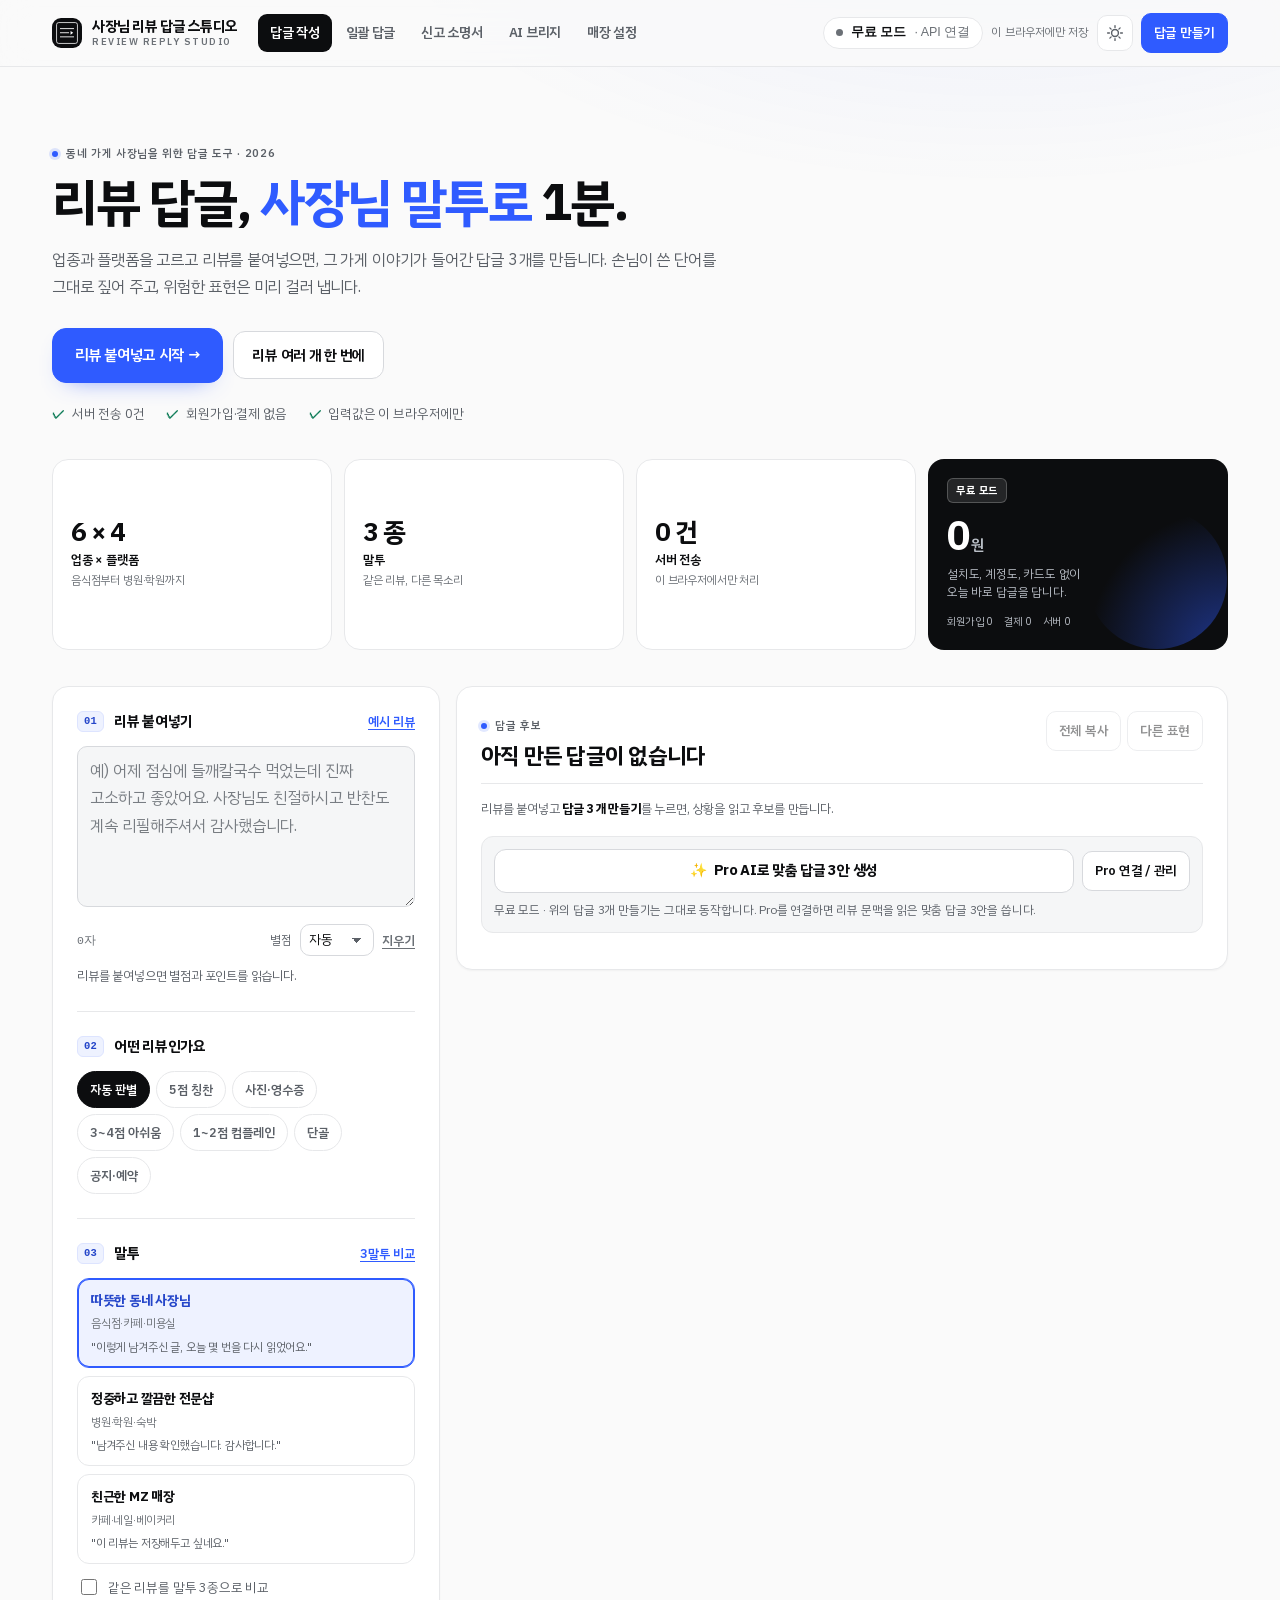
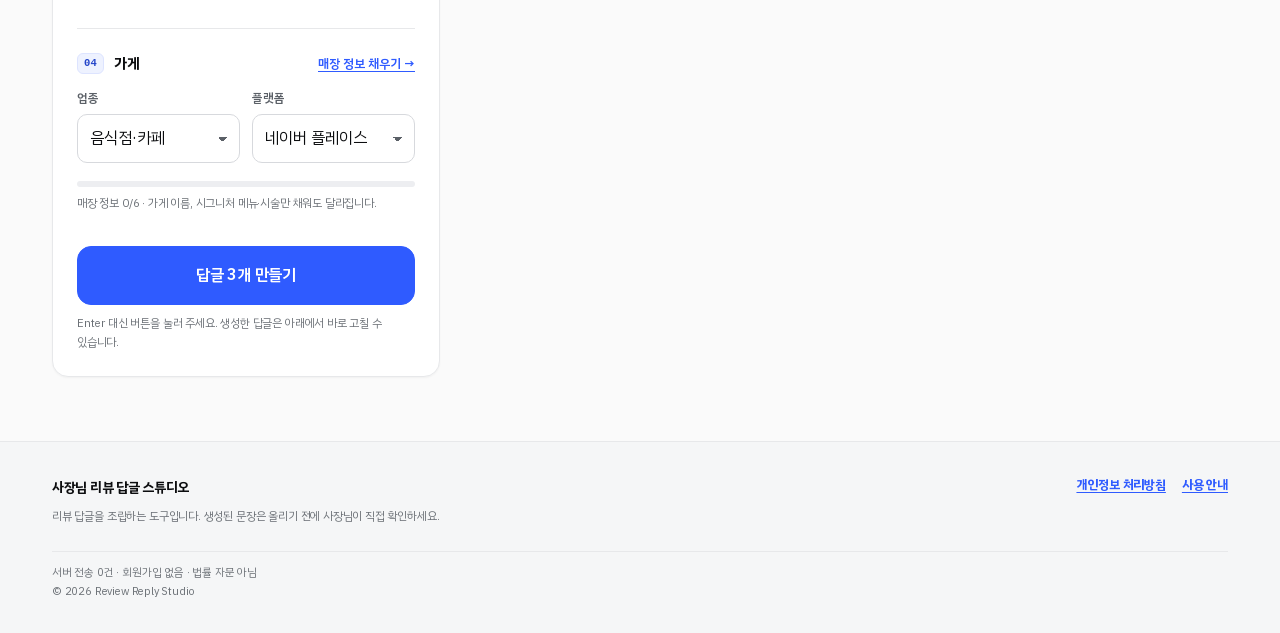
==== commit 880c1c36: "Redesign: A-direction Crisp Bento — white surface #FAFAFA/#FFFFFF, 16px radius, single cobalt #2F5BF" ====
--- a/index.html
+++ b/index.html
@@ -5,7 +5,7 @@
 <meta name="viewport" content="width=device-width, initial-scale=1, viewport-fit=cover" />
 <title>사장님 리뷰 답글 스튜디오 — 업종·플랫폼별 리뷰 답글 1분 생성</title>
 <meta name="description" content="동네 가게 사장님을 위한 리뷰 답글 생성기. 업종 6종·플랫폼 4종·말투 3종으로 사장님 말투의 답글 3개를 만들고, 의료법·표시광고 위험 표현과 AI 티를 점검합니다. 서버 없이 브라우저에서만 동작합니다." />
-<meta name="theme-color" content="#f3eadd" />
+<meta name="theme-color" content="#FAFAFA" />
 <meta name="color-scheme" content="light dark" />
 <link rel="canonical" href="https://marcj81.github.io/review-reply-studio/" />
 <link rel="icon" href="favicon.svg" type="image/svg+xml" />
@@ -64,12 +64,31 @@
         <p class="kicker">동네 가게 사장님을 위한 답글 도구 · 2026</p>
         <h1>리뷰 답글, <em>사장님 말투로</em> 1분.</h1>
         <p class="hero-lead">업종과 플랫폼을 고르고 리뷰를 붙여넣으면, 그 가게 이야기가 들어간 답글 3개를 만듭니다. 손님이 쓴 단어를 그대로 짚어 주고, 위험한 표현은 미리 걸러 냅니다.</p>
+        <div class="hero-cta">
+          <a class="btn btn-primary btn-hero" href="#write-form">리뷰 붙여넣고 시작 →</a>
+          <a class="btn btn-ghost" href="#view-bulk" data-tab-link="bulk">리뷰 여러 개 한 번에</a>
+        </div>
+        <ul class="trust" aria-label="이 앱의 약속">
+          <li>서버 전송 0건</li>
+          <li>회원가입·결제 없음</li>
+          <li>입력값은 이 브라우저에만</li>
+        </ul>
       </div>
-      <ul class="hero-facts" aria-label="이 앱의 기준">
-        <li><strong>업종 6 × 플랫폼 4</strong><span>음식점부터 병원·학원까지</span></li>
-        <li><strong>말투 3종</strong><span>같은 리뷰, 다른 목소리</span></li>
-        <li><strong>서버 전송 0건</strong><span>이 브라우저에서만</span></li>
-      </ul>
+
+      <div class="hero-bento">
+        <ul class="hero-facts" aria-label="이 앱의 기준">
+          <li><strong>6 × 4</strong><span>업종 × 플랫폼</span><small>음식점부터 병원·학원까지</small></li>
+          <li><strong>3 종</strong><span>말투</span><small>같은 리뷰, 다른 목소리</small></li>
+          <li><strong>0 건</strong><span>서버 전송</span><small>이 브라우저에서만 처리</small></li>
+        </ul>
+        <aside class="tile-ink" aria-label="무료로 쓰는 조건">
+          <span class="tile-ink-tag">무료 모드</span>
+          <p class="tile-ink-num">0<small>원</small></p>
+          <p class="tile-ink-note">설치도, 계정도, 카드도 없이<br />오늘 바로 답글을 답니다.</p>
+          <p class="tile-ink-foot"><span>회원가입 0</span><span>결제 0</span><span>서버 0</span></p>
+          <span class="tile-ink-glow" aria-hidden="true"></span>
+        </aside>
+      </div>
     </div>
 
     <div class="studio">
@@ -473,7 +492,6 @@
 <script src="engines/pro-api-connector.js"></script>
 <script src="engines/pro-studio.js"></script>
 <script src="engines/copy-psych-engine.js"></script>
-<script src="engines/design-ref-engine.js"></script>
 <script src="core.js"></script>
 <script src="app.js"></script>
 </body>
--- a/styles.css
+++ b/styles.css
@@ -1,7 +1,9 @@
 /* ============================================================
    사장님 리뷰 답글 스튜디오 · styles.css
-   에디토리얼 라이트/다크. 색·타이포 토큰은 design-ref-engine v2
-   cream-editorial tokens()에서 가져와 :root에 고정했다.
+   디자인 시스템: A안 — Crisp Bento SaaS (2026 Pinterest 리서치)
+     바탕 #FAFAFA · 카드 #FFFFFF · 1px #E7E8EA · 라운드 16
+     잉크 #0C0D0F · 코발트 #2F5BFF 단일 액센트 · 산세리프 800 헤드라인
+   외부 요청 0 — 로컬 폰트(PlexKR = IBM Plex Sans KR)만 쓴다.
    ============================================================ */
 
 /* ── 폰트 (로컬, 외부 요청 없음) ───────────────────────── */
@@ -21,62 +23,109 @@
   font-weight: 700 900; font-style: normal; font-display: swap;
 }
 
-/* ── 토큰 ─────────────────────────────────────────────── */
+/* ── A안 토큰 ─────────────────────────────────────────── */
 :root {
-  --paper: #f3eadd;
+  --paper: #FAFAFA;
   --bg: var(--paper);
-  --paper-deep: #ece0cd;
-  --surface: #fffcf6;
-  --surface-2: #faf2e5;
-  --ink: #33281e;
-  --sub: #6a5b4a;
-  --muted: #76644e;
-  --line: #e0d2be;
-  --line-strong: #c9b69c;
-  --accent: #a8431f;
-  --accent-soft: #f6e3d6;
-  --accent-ink: #fff8f0;
-  --ok: #2f6b4f;
-  --ok-soft: #e6f0e9;
-  --warn: #8a5a12;
-  --warn-soft: #f7ecd6;
-  --danger: #a12c2c;
-  --danger-soft: #f8e4e1;
-  --focus: #a8431f;
+  --surface: #FFFFFF;
+  --surface-2: #F5F6F7;
+  --surface-3: #EDEEF1;
+
+  --ink: #0C0D0F;
+  --sub: #5B6067;      /* 6.1:1 on #FAFAFA */
+  --muted: #6B7076;    /* 4.8:1 on #FAFAFA */
+  --line: #E7E8EA;
+  --line-strong: #D7D9DD;
+
+  --accent: #2F5BFF;       /* 링크·포커스·지표 */
+  --accent-btn: #2F5BFF;
+  --accent-btn-hover: #2449D8;
+  --accent-ink: #FFFFFF;
+  --accent-soft: #EEF2FF;
+  --accent-line: #DDE4FF;
+  --accent-text: #2445C9;  /* accent-soft 위 글자 */
+
+  --ok: #0B7A55;
+  --ok-soft: #E9F9F1;
+  --ok-line: #CBEFDF;
+  --warn: #8A5A0B;
+  --warn-soft: #FFF8E9;
+  --warn-line: #F2E2BD;
+  --danger: #B3261E;
+  --danger-soft: #FDF1EF;
+  --danger-line: #F3D6D1;
+
+  --on-ink: #FFFFFF;
+  --tile-bg: #0C0D0F;
+  --tile-line: transparent;
+  --tile-ink: #FFFFFF;
+  --tile-sub: #B9BEC6;
 
   --font: 'PlexKR', 'Pretendard', -apple-system, BlinkMacSystemFont, 'Apple SD Gothic Neo', 'Malgun Gothic', 'Noto Sans KR', sans-serif;
   --mono: ui-monospace, SFMono-Regular, Menlo, Consolas, monospace;
 
+  --r: 16px;
+  --r-md: 14px;
+  --r-sm: 12px;
+  --r-xs: 10px;
+  --pill: 999px;
+  --radius: 16px;
+
+  --maxw: 1240px;
+  --topbar: 66px;
+  --gap: 12px;
+
   --s1: 4px; --s2: 8px; --s3: 12px; --s4: 16px; --s5: 24px; --s6: 32px; --s7: 48px; --s8: 64px;
-  --radius: 3px;
-  --maxw: 1360px;
+
+  --shadow-paper: 0 1px 2px rgba(12, 13, 15, .04);
+  --shadow: 0 12px 28px -20px rgba(12, 13, 15, .35);
+  --shadow-lift: 0 22px 48px -28px rgba(12, 13, 15, .45);
+  --ring: 0 0 0 3px rgba(47, 91, 255, .16);
   --rule: 1px solid var(--line);
-  --shadow-paper: 0 18px 40px -34px rgba(51, 40, 30, 0.55);
-  --grain: 0.5;
+
+  --grain: 0;
 }
 
 html[data-theme="dark"] {
-  --paper: #17130f;
-  --paper-deep: #1d1813;
-  --surface: #201b15;
-  --surface-2: #262019;
-  --ink: #f4ebdd;
-  --sub: #c0b09b;
-  --muted: #9c8b77;
-  --line: #3a3228;
-  --line-strong: #574a3b;
-  --accent: #f09a62;
-  --accent-soft: #3b2a1e;
-  --accent-ink: #1a120c;
-  --ok: #7fc7a4;
-  --ok-soft: #1f2c25;
-  --warn: #e0b064;
-  --warn-soft: #2e2719;
-  --danger: #f08a8a;
-  --danger-soft: #2f1d1d;
-  --focus: #f09a62;
-  --shadow-paper: 0 18px 40px -30px rgba(0, 0, 0, 0.8);
-  --grain: 0.35;
+  --paper: #0B0C0E;
+  --surface: #131519;
+  --surface-2: #191C21;
+  --surface-3: #20242A;
+
+  --ink: #F2F3F5;
+  --sub: #A8AEB8;      /* 8.2:1 on #131519 */
+  --muted: #949BA6;    /* 6.5:1 on #131519 */
+  --line: #262A31;
+  --line-strong: #343A43;
+
+  --accent: #8AA4FF;
+  --accent-btn: #8AA4FF;
+  --accent-btn-hover: #A3B8FF;
+  --accent-ink: #0B0C0E;
+  --accent-soft: #161C33;
+  --accent-line: #26305A;
+  --accent-text: #A9BCFF;
+
+  --ok: #4FD1A5;
+  --ok-soft: #0F2A22;
+  --ok-line: #1D4438;
+  --warn: #E0B064;
+  --warn-soft: #2A2213;
+  --warn-line: #4A3A1C;
+  --danger: #F08A8A;
+  --danger-soft: #2E1A1C;
+  --danger-line: #4C2A2C;
+
+  --on-ink: #0B0C0E;
+  --tile-bg: #15181D;
+  --tile-line: #2E3440;
+  --tile-ink: #F2F3F5;
+  --tile-sub: #A8AEB8;
+
+  --shadow-paper: 0 1px 2px rgba(0, 0, 0, .4);
+  --shadow: 0 14px 30px -22px rgba(0, 0, 0, .9);
+  --shadow-lift: 0 24px 50px -28px rgba(0, 0, 0, .95);
+  --ring: 0 0 0 3px rgba(138, 164, 255, .22);
 }
 
 /* ── 기본 ─────────────────────────────────────────────── */
@@ -89,81 +138,99 @@
   color: var(--ink);
   font-family: var(--font);
   font-size: 16px;
-  line-height: 1.6;
-  letter-spacing: -0.01em;
+  line-height: 1.68;
+  letter-spacing: -0.011em;
   word-break: keep-all;
-  overflow-wrap: break-word;
-}
+  overflow-wrap: anywhere;
+  -webkit-font-smoothing: antialiased;
+  text-rendering: optimizeLegibility;
+}
+/* 화면 위쪽의 아주 옅은 코발트 번짐 한 겹 — Raycast식 절제 */
 body::before {
   content: "";
   position: fixed; inset: 0;
   pointer-events: none;
   z-index: 0;
-  opacity: calc(var(--grain) * 0.07);
-  background-image: url("data:image/svg+xml;utf8,<svg xmlns='http://www.w3.org/2000/svg' width='180' height='180'><filter id='n'><feTurbulence type='fractalNoise' baseFrequency='0.9' numOctaves='2' stitchTiles='stitch'/></filter><rect width='180' height='180' filter='url(%23n)' opacity='0.55'/></svg>");
-  mix-blend-mode: multiply;
-}
-html[data-theme="dark"] body::before { mix-blend-mode: screen; opacity: 0.05; }
+  background: radial-gradient(900px 420px at 78% -12%, rgba(47, 91, 255, .07), rgba(47, 91, 255, 0) 70%);
+}
+html[data-theme="dark"] body::before {
+  background: radial-gradient(900px 420px at 78% -12%, rgba(138, 164, 255, .10), rgba(138, 164, 255, 0) 70%);
+}
 
 img, svg { max-width: 100%; }
-a { color: var(--accent); text-decoration-thickness: 1px; text-underline-offset: 3px; }
-a:hover { color: var(--ink); }
+a { color: var(--accent); text-decoration: none; }
+a:hover { color: var(--ink); text-decoration: underline; text-underline-offset: 3px; }
 button, input, select, textarea { font: inherit; color: inherit; }
 button { cursor: pointer; }
-h1, h2, h3, h4 { margin: 0; font-weight: 600; letter-spacing: -0.035em; line-height: 1.22; }
+h1, h2, h3, h4 { margin: 0; font-weight: 700; letter-spacing: -0.03em; line-height: 1.2; }
 p { margin: 0; }
 ul, ol, dl, dd { margin: 0; padding: 0; }
 li { list-style: none; }
-::selection { background: var(--accent-soft); color: var(--ink); }
+::selection { background: var(--accent); color: var(--accent-ink); }
 
 .sr-only {
   position: absolute; width: 1px; height: 1px; padding: 0; margin: -1px;
   overflow: hidden; clip: rect(0 0 0 0); white-space: nowrap; border: 0;
 }
 .skip-link {
-  position: absolute; left: 12px; top: -48px; z-index: 100;
-  background: var(--ink); color: var(--paper); padding: 10px 16px; border-radius: var(--radius);
+  position: absolute; left: 16px; top: -64px; z-index: 100;
+  background: var(--ink); color: var(--on-ink); padding: 11px 16px; border-radius: var(--r-xs);
   font-size: 14px; text-decoration: none;
 }
 .skip-link:focus { top: 12px; }
-:focus-visible { outline: 2px solid var(--focus); outline-offset: 2px; border-radius: 2px; }
+:focus-visible { outline: 2px solid var(--accent); outline-offset: 2px; border-radius: 6px; }
 
 /* ── 상단 바 ───────────────────────────────────────────── */
 .topbar {
   position: sticky; top: 0; z-index: 40;
-  background: color-mix(in srgb, var(--paper) 94%, transparent);
-  border-bottom: var(--rule);
-  backdrop-filter: blur(6px);
-}
+  background: rgba(250, 250, 250, .86);
+  -webkit-backdrop-filter: blur(16px) saturate(1.2);
+  backdrop-filter: blur(16px) saturate(1.2);
+  border-bottom: 1px solid var(--line);
+}
+html[data-theme="dark"] .topbar { background: rgba(11, 12, 14, .84); }
 .topbar-inner {
   max-width: var(--maxw); margin: 0 auto;
-  display: flex; align-items: center; gap: var(--s5);
-  padding: 12px var(--s6);
-}
-.brand { display: flex; align-items: center; gap: 10px; color: var(--ink); text-decoration: none; flex: 0 0 auto; }
-.brand-mark { color: var(--accent); display: grid; place-items: center; }
-.brand-text { display: grid; line-height: 1.15; }
-.brand-text strong { font-size: 16px; font-weight: 600; letter-spacing: -0.03em; }
-.brand-text small { font-size: 9.5px; letter-spacing: 0.16em; color: var(--muted); font-weight: 600; }
+  display: flex; align-items: center; gap: 20px;
+  height: var(--topbar); padding: 0 var(--s6);
+}
+.brand { display: flex; align-items: center; gap: 10px; color: var(--ink); text-decoration: none; flex: 0 0 auto; min-width: 0; }
+.brand:hover { color: var(--ink); text-decoration: none; }
+.brand-mark {
+  width: 30px; height: 30px; flex: none; display: grid; place-items: center;
+  background: var(--ink); color: var(--on-ink); border-radius: 9px;
+}
+.brand-mark svg { width: 22px; height: 22px; }
+.brand-text { display: flex; flex-direction: column; line-height: 1.15; min-width: 0; }
+.brand-text strong {
+  font-size: 14.5px; font-weight: 700; letter-spacing: -0.03em;
+  white-space: nowrap; overflow: hidden; text-overflow: ellipsis;
+}
+.brand-text small {
+  font-size: 9.5px; letter-spacing: 0.16em; color: var(--muted);
+  font-weight: 600; margin-top: 2px; text-transform: uppercase;
+}
 
 .tabs { display: flex; gap: 2px; flex: 1 1 auto; min-width: 0; overflow-x: auto; scrollbar-width: none; }
 .tabs::-webkit-scrollbar { display: none; }
 .tab {
   flex: 0 0 auto;
-  background: none; border: 0; padding: 8px 12px 9px;
-  font-size: 14px; color: var(--sub); border-bottom: 2px solid transparent;
-  white-space: nowrap; letter-spacing: -0.02em;
-}
-.tab:hover { color: var(--ink); }
-.tab.is-active { color: var(--ink); border-bottom-color: var(--accent); font-weight: 600; }
-
-.top-actions { display: flex; align-items: center; gap: 10px; flex: 0 0 auto; }
-.save-state { font-size: 11.5px; color: var(--muted); letter-spacing: 0.02em; }
+  background: none; border: 0; padding: 8px 12px;
+  font-size: 13.5px; font-weight: 600; color: var(--sub);
+  border-radius: 9px; white-space: nowrap; letter-spacing: -0.02em;
+  transition: background .15s, color .15s;
+}
+.tab:hover { background: var(--surface-2); color: var(--ink); }
+.tab.is-active { background: var(--ink); color: var(--on-ink); }
+
+.top-actions { display: flex; align-items: center; gap: 8px; flex: 0 0 auto; }
+.save-state { font-size: 11.5px; color: var(--muted); letter-spacing: 0.01em; }
 .icon-btn {
-  display: grid; place-items: center; width: 34px; height: 34px;
-  background: none; border: var(--rule); border-radius: 50%; color: var(--sub);
-}
-.icon-btn:hover { color: var(--ink); border-color: var(--line-strong); }
+  display: grid; place-items: center; width: 36px; height: 36px;
+  background: var(--surface); border: 1px solid var(--line); border-radius: 10px; color: var(--sub);
+  transition: border-color .15s, color .15s, background .15s;
+}
+.icon-btn:hover { color: var(--ink); border-color: var(--line-strong); background: var(--surface-2); }
 .ico-moon { display: none; }
 html[data-theme="dark"] .ico-sun { display: none; }
 html[data-theme="dark"] .ico-moon { display: block; }
@@ -171,20 +238,23 @@
 /* ── 버튼 ─────────────────────────────────────────────── */
 .btn {
   display: inline-flex; align-items: center; justify-content: center; gap: 7px;
-  border: 1px solid transparent; border-radius: var(--radius);
+  border: 1px solid transparent; border-radius: var(--r-sm);
   padding: 11px 18px; font-size: 14.5px; font-weight: 600; letter-spacing: -0.02em;
-  background: var(--surface); color: var(--ink); transition: background .14s, color .14s, border-color .14s, transform .1s;
+  background: var(--surface); color: var(--ink); text-decoration: none;
+  transition: background .15s, color .15s, border-color .15s, box-shadow .15s, transform .1s;
   white-space: nowrap;
 }
+.btn:hover { text-decoration: none; }
 .btn:active { transform: translateY(1px); }
-.btn-primary { background: var(--accent); color: var(--accent-ink); border-color: var(--accent); }
-.btn-primary:hover { background: var(--ink); border-color: var(--ink); color: var(--paper); }
-.btn-ghost { background: transparent; border-color: var(--line-strong); color: var(--sub); }
-.btn-ghost:hover { border-color: var(--ink); color: var(--ink); background: var(--surface); }
-.btn-sm { padding: 7px 12px; font-size: 13px; }
-.btn-lg { width: 100%; padding: 15px 20px; font-size: 16px; margin-top: var(--s2); }
-.btn:disabled { opacity: .42; cursor: not-allowed; transform: none; }
+.btn-primary { background: var(--accent-btn); color: var(--accent-ink); border-color: var(--accent-btn); }
+.btn-primary:hover { background: var(--accent-btn-hover); border-color: var(--accent-btn-hover); color: var(--accent-ink); }
+.btn-ghost { background: var(--surface); border-color: var(--line-strong); color: var(--ink); }
+.btn-ghost:hover { border-color: var(--ink); color: var(--ink); background: var(--surface-2); }
+.btn-sm { padding: 8px 12px; font-size: 13px; border-radius: var(--r-xs); }
+.btn-lg { width: 100%; padding: 15px 20px; font-size: 16px; border-radius: var(--r-md); margin-top: var(--s2); }
+.btn:disabled { opacity: .45; cursor: not-allowed; transform: none; }
 .btn.is-done { background: var(--ok); border-color: var(--ok); color: #fff; }
+.btn-hero { padding: 14px 22px; font-size: 15px; border-radius: var(--r-md); box-shadow: 0 10px 24px -16px rgba(47, 91, 255, .8); }
 .link-btn {
   background: none; border: 0; padding: 0; color: var(--accent);
   font-size: 12.5px; font-weight: 600; text-decoration: underline; text-underline-offset: 3px;
@@ -197,64 +267,111 @@
 .view { padding-top: var(--s6); }
 .view[hidden] { display: none; }
 .kicker {
-  font-size: 10.5px; letter-spacing: 0.16em; text-transform: uppercase;
-  color: var(--muted); font-weight: 600; margin-bottom: 10px;
-}
-h1 { font-size: clamp(32px, 3.6vw, 50px); font-weight: 600; }
-h1 em {
-  font-style: normal; color: var(--accent);
-  background: linear-gradient(transparent 66%, var(--accent-soft) 66%);
-  padding: 0 2px;
-}
-.lead { color: var(--sub); font-size: 15.5px; line-height: 1.75; max-width: 760px; margin-top: 12px; }
-.hero {
-  display: grid; grid-template-columns: minmax(0, 1fr) 340px; gap: var(--s6);
-  align-items: end; padding: var(--s5) 0 var(--s6); border-bottom: var(--rule); margin-bottom: var(--s6);
-}
-.hero-copy h1 { margin-top: 2px; }
-.hero-lead { margin-top: 14px; color: var(--sub); font-size: 15.5px; line-height: 1.78; max-width: 720px; }
-.hero-facts { display: grid; gap: 10px; align-content: end; }
+  display: inline-flex; align-items: center; gap: 8px;
+  font-size: 11px; letter-spacing: 0.06em;
+  color: var(--sub); font-weight: 600; margin-bottom: 12px;
+}
+.kicker::before {
+  content: ""; width: 6px; height: 6px; border-radius: 50%;
+  background: var(--accent); box-shadow: 0 0 0 3px rgba(47, 91, 255, .14);
+}
+h1 {
+  font-size: clamp(32px, 4vw, 54px);
+  font-weight: 800; line-height: 1.08; letter-spacing: -0.045em;
+}
+h1 em { font-style: normal; color: var(--accent); }
+.lead { color: var(--sub); font-size: 15.5px; line-height: 1.72; max-width: 720px; margin-top: 14px; }
+
+.hero { padding: 40px 0 0; }
+.hero-copy { max-width: 860px; }
+.hero-lead { margin-top: 16px; color: var(--sub); font-size: 16px; line-height: 1.72; max-width: 680px; }
+.hero-cta { display: flex; flex-wrap: wrap; gap: 10px; margin-top: 26px; align-items: center; }
+.trust { display: flex; flex-wrap: wrap; gap: 10px 22px; margin-top: 20px; font-size: 13px; color: var(--sub); }
+.trust li { display: flex; align-items: center; gap: 7px; }
+.trust li::before { content: "✓"; color: var(--ok); font-weight: 700; }
+
+/* 히어로 아래 벤토 줄: 지표 3 + 먹색 타일 1 */
+.hero-bento { display: flex; align-items: stretch; gap: var(--gap); margin-top: 34px; }
+.hero-facts { flex: 1 1 auto; display: grid; grid-template-columns: repeat(3, minmax(0, 1fr)); gap: var(--gap); min-width: 0; }
 .hero-facts li {
-  display: grid; gap: 2px; padding: 10px 0 10px 14px;
-  border-left: 2px solid var(--line-strong);
-}
-.hero-facts strong { font-size: 17px; font-weight: 600; letter-spacing: -0.02em; }
-.hero-facts span { font-size: 12px; color: var(--muted); }
-.page-head { padding: var(--s5) 0 var(--s6); border-bottom: var(--rule); margin-bottom: var(--s6); }
+  display: flex; flex-direction: column; justify-content: center; gap: 3px;
+  background: var(--surface); border: 1px solid var(--line); border-radius: var(--r);
+  padding: 16px 18px; min-height: 116px;
+}
+.hero-facts strong {
+  font-size: 26px; font-weight: 800; letter-spacing: -0.045em; line-height: 1.05;
+  font-variant-numeric: tabular-nums;
+}
+.hero-facts span { font-size: 12.5px; font-weight: 600; color: var(--ink); }
+.hero-facts small { font-size: 11.5px; color: var(--muted); line-height: 1.4; }
+
+.tile-ink {
+  position: relative; flex: 0 0 300px; display: flex; flex-direction: column;
+  background: var(--tile-bg); color: var(--tile-ink);
+  border: 1px solid var(--tile-line); border-radius: var(--r);
+  padding: 18px; overflow: hidden; min-width: 0;
+}
+.tile-ink-tag {
+  align-self: flex-start; font-size: 10.5px; font-weight: 700; letter-spacing: 0.08em;
+  text-transform: uppercase; padding: 3px 8px; border-radius: 6px;
+  background: rgba(255, 255, 255, .10); border: 1px solid rgba(255, 255, 255, .22);
+  color: var(--tile-ink);
+}
+.tile-ink-num {
+  margin-top: 14px; font-size: 40px; font-weight: 800; letter-spacing: -0.05em; line-height: 1;
+  font-variant-numeric: tabular-nums;
+}
+.tile-ink-num small { font-size: 15px; font-weight: 600; letter-spacing: -0.01em; margin-left: 2px; color: var(--tile-sub); }
+.tile-ink-note { font-size: 12px; line-height: 1.5; color: var(--tile-sub); margin-top: 8px; }
+.tile-ink-foot { display: flex; flex-wrap: wrap; gap: 4px 12px; margin-top: auto; padding-top: 12px; font-size: 10.5px; letter-spacing: 0.02em; color: var(--tile-sub); }
+.tile-ink-glow {
+  position: absolute; right: 0; bottom: 0; width: 140px; height: 140px; border-radius: 50%;
+  background: radial-gradient(circle at 100% 100%, rgba(47, 91, 255, .5), rgba(47, 91, 255, 0) 70%);
+  pointer-events: none;
+}
+html[data-theme="dark"] .tile-ink-glow { background: radial-gradient(circle, rgba(47, 91, 255, .28), rgba(47, 91, 255, 0) 70%); }
+
+.page-head { padding: 16px 0 30px; }
+.page-head .lead { margin-top: 12px; }
 
 .panel {
   background: var(--surface);
-  border: var(--rule);
-  border-radius: var(--radius);
+  border: 1px solid var(--line);
+  border-radius: var(--r);
   padding: var(--s5);
   box-shadow: var(--shadow-paper);
   min-width: 0;
 }
-.panel-note { font-size: 12.5px; color: var(--muted); line-height: 1.7; margin: 10px 0 14px; }
-
-.step { padding-bottom: var(--s5); margin-bottom: var(--s5); border-bottom: 1px dashed var(--line); }
+.panel-note { font-size: 12.5px; color: var(--sub); line-height: 1.7; margin: 10px 0 14px; }
+
+.step { padding-bottom: var(--s5); margin-bottom: var(--s5); border-bottom: 1px solid var(--line); }
 .step:last-of-type { border-bottom: 0; margin-bottom: var(--s4); padding-bottom: var(--s2); }
-.step-head { display: flex; align-items: baseline; gap: 10px; margin-bottom: 12px; flex-wrap: wrap; }
-.step-head h2 { font-size: 15px; font-weight: 600; letter-spacing: -0.02em; }
+.step-head { display: flex; align-items: center; gap: 10px; margin-bottom: 14px; flex-wrap: wrap; }
+.step-head h2 { font-size: 14.5px; font-weight: 700; letter-spacing: -0.02em; }
 .step-head .link-btn { margin-left: auto; }
 .step-head.mt { margin-top: var(--s5); }
-.step-no { font-family: var(--mono); font-size: 10.5px; color: var(--accent); letter-spacing: 0.06em; }
+.step-no {
+  font-family: var(--mono); font-size: 10.5px; font-weight: 600; letter-spacing: 0.02em;
+  color: var(--accent-text); background: var(--accent-soft); border: 1px solid var(--accent-line);
+  border-radius: 6px; padding: 2px 6px; line-height: 1.4;
+}
 .mt { margin-top: var(--s5); }
 
 /* ── 폼 ───────────────────────────────────────────────── */
 .field { display: grid; gap: 6px; margin-bottom: 12px; min-width: 0; }
-.field > span { font-size: 12px; color: var(--sub); letter-spacing: 0.01em; }
+.field > span { font-size: 12px; font-weight: 600; color: var(--sub); letter-spacing: 0.01em; }
 .field-row { display: grid; grid-template-columns: 1fr 1fr; gap: 12px; }
 .input {
   width: 100%; min-width: 0;
-  background: var(--surface-2); color: var(--ink);
-  border: 1px solid var(--line); border-radius: var(--radius);
-  padding: 10px 12px; font-size: 16px; line-height: 1.55;
-  transition: border-color .14s, background .14s;
-}
-.input::placeholder { color: var(--muted); opacity: .85; }
-.input:focus { outline: none; border-color: var(--accent); background: var(--surface); }
-.input.area { resize: vertical; min-height: 88px; line-height: 1.72; }
+  background: var(--surface); color: var(--ink);
+  border: 1px solid var(--line-strong); border-radius: var(--r-xs);
+  padding: 11px 12px; font-size: 16px; line-height: 1.55;
+  transition: border-color .15s, box-shadow .15s, background .15s;
+}
+.input::placeholder { color: var(--muted); opacity: .9; }
+.input:focus { outline: none; border-color: var(--accent); box-shadow: var(--ring); }
+.input.area { resize: vertical; min-height: 96px; line-height: 1.72; background: var(--surface-2); }
+.input.area:focus { background: var(--surface); }
 .input.area.mono { font-family: var(--mono); font-size: 12.5px; line-height: 1.65; letter-spacing: 0; }
 .input.select { appearance: none; padding-right: 30px;
   background-image: linear-gradient(45deg, transparent 50%, var(--sub) 50%), linear-gradient(135deg, var(--sub) 50%, transparent 50%);
@@ -267,127 +384,160 @@
 .mini-label { font-size: 12px; color: var(--sub); }
 .counter { font-size: 11.5px; color: var(--muted); font-family: var(--mono); }
 .detect { margin-top: 10px; font-size: 12.5px; color: var(--sub); line-height: 1.65; }
-.detect strong { color: var(--accent); font-weight: 600; }
+.detect strong { color: var(--accent); font-weight: 700; }
 .form-note { font-size: 11.5px; color: var(--muted); margin-top: 10px; line-height: 1.65; }
 .status { font-size: 12.5px; color: var(--sub); min-height: 18px; margin-top: 8px; }
 .status.is-error { color: var(--danger); }
 .switch { display: inline-flex; align-items: center; gap: 8px; font-size: 13px; color: var(--sub); }
-.switch input { width: 16px; height: 16px; accent-color: var(--accent); }
-
-/* ── 칩·말투 카드 ─────────────────────────────────────── */
+.switch input { width: 16px; height: 16px; accent-color: var(--accent-btn); }
+
+/* ── 칩 · 말투 카드 ───────────────────────────────────── */
 .chips { display: flex; flex-wrap: wrap; gap: 6px; }
 .chip {
-  background: transparent; border: 1px solid var(--line); border-radius: 100px;
-  padding: 6px 12px; font-size: 12.5px; color: var(--sub);
+  background: var(--surface); border: 1px solid var(--line); border-radius: var(--pill);
+  padding: 7px 12px; font-size: 12.5px; font-weight: 600; color: var(--sub);
+  transition: background .15s, color .15s, border-color .15s;
 }
 .chip:hover { border-color: var(--line-strong); color: var(--ink); }
-.chip.is-active { background: var(--accent-soft); border-color: var(--accent); color: var(--accent); font-weight: 600; }
-.tone-cards { display: grid; gap: 8px; margin-bottom: 10px; }
+.chip.is-active { background: var(--ink); border-color: var(--ink); color: var(--on-ink); }
+
+.tone-cards { display: grid; gap: 8px; margin-bottom: 12px; }
 .tone-card {
-  position: relative; display: grid; gap: 2px; padding: 10px 12px 11px 14px;
-  border: 1px solid var(--line); border-left: 3px solid var(--line-strong);
-  border-radius: var(--radius); cursor: pointer; background: transparent;
+  position: relative; display: grid; gap: 2px; padding: 11px 13px;
+  border: 1px solid var(--line); border-radius: var(--r-sm);
+  cursor: pointer; background: var(--surface);
+  transition: border-color .15s, background .15s, box-shadow .15s;
 }
 .tone-card:hover { border-color: var(--line-strong); }
 .tone-card input { position: absolute; opacity: 0; pointer-events: none; }
-.tone-card.is-active { background: var(--surface-2); border-left-color: var(--accent); border-color: var(--line); border-left-color: var(--accent); }
-.tone-card.is-active .tone-name { color: var(--accent); }
-.tone-name { font-size: 13.5px; font-weight: 600; letter-spacing: -0.02em; }
+.tone-card.is-active { background: var(--accent-soft); border-color: var(--accent); box-shadow: inset 0 0 0 1px var(--accent); }
+.tone-card:focus-within { outline: 2px solid var(--accent); outline-offset: 2px; }
+.tone-card.is-active .tone-name { color: var(--accent-text); }
+.tone-name { font-size: 13.5px; font-weight: 700; letter-spacing: -0.02em; }
 .tone-desc { font-size: 11.5px; color: var(--muted); }
 .tone-sample { font-size: 11.5px; color: var(--sub); margin-top: 3px; line-height: 1.5; }
-.notice-fields { margin-top: 12px; padding: 12px; background: var(--surface-2); border: var(--rule); border-radius: var(--radius); }
+.notice-fields { margin-top: 12px; padding: 12px; background: var(--surface-2); border: 1px solid var(--line); border-radius: var(--r-sm); }
 .notice-fields[hidden] { display: none; }
 
 /* ── 매장 게이지 ──────────────────────────────────────── */
-.store-meter { margin-top: 4px; }
-.meter { height: 3px; background: var(--line); border-radius: 2px; overflow: hidden; }
-.meter span { display: block; height: 100%; background: var(--accent); transition: width .3s; }
-.store-meter p { font-size: 11.5px; color: var(--muted); margin-top: 7px; line-height: 1.6; }
+.store-meter { margin-top: 6px; }
+.meter { height: 6px; background: var(--surface-3); border-radius: var(--pill); overflow: hidden; }
+.meter span { display: block; height: 100%; background: var(--accent-btn); border-radius: var(--pill); transition: width .3s; }
+.store-meter p { font-size: 11.5px; color: var(--muted); margin-top: 8px; line-height: 1.6; }
 
 /* ── 스튜디오 2단 ─────────────────────────────────────── */
-.studio { display: grid; grid-template-columns: 400px minmax(0, 1fr); gap: var(--s5); align-items: start; }
+.studio { display: grid; grid-template-columns: 388px minmax(0, 1fr); gap: var(--s4); align-items: start; margin-top: 36px; }
 .panel-input { align-self: start; }
-.result-head { display: flex; align-items: flex-start; justify-content: space-between; gap: 12px; padding-bottom: 12px; border-bottom: var(--rule); flex-wrap: wrap; }
-.result-head h2 { font-size: 20px; letter-spacing: -0.03em; }
+.result-head { display: flex; align-items: flex-start; justify-content: space-between; gap: 12px; padding-bottom: 14px; border-bottom: 1px solid var(--line); flex-wrap: wrap; }
+.result-head .kicker { margin-bottom: 8px; }
+.result-head h2 { font-size: 22px; font-weight: 800; letter-spacing: -0.035em; }
 .result-actions { display: flex; gap: 6px; flex-wrap: wrap; }
-.reply-meta { font-size: 12.5px; color: var(--sub); margin: 12px 0 16px; line-height: 1.7; }
-.reply-meta strong { color: var(--ink); font-weight: 600; }
+.reply-meta { font-size: 12.5px; color: var(--sub); margin: 14px 0 16px; line-height: 1.7; }
+.reply-meta.is-rich { display: flex; flex-wrap: wrap; align-items: center; gap: 4px 8px; min-width: 0; }
+.reply-meta strong { color: var(--ink); font-weight: 700; }
+.reply-meta .dot { color: var(--line-strong); }
+
 .reply-list { display: grid; gap: 12px; }
 .reply-card {
-  border: var(--rule); border-radius: var(--radius); background: var(--surface);
-  padding: 0; overflow: hidden;
-}
-.reply-card.is-picked { border-color: var(--accent); box-shadow: 0 0 0 1px var(--accent) inset; }
-.reply-top { display: flex; align-items: center; gap: 10px; padding: 10px 14px; background: var(--surface-2); border-bottom: var(--rule); flex-wrap: wrap; }
+  border: 1px solid var(--line); border-radius: var(--r-md); background: var(--surface);
+  padding: 0; overflow: hidden; transition: border-color .15s, box-shadow .15s;
+}
+.reply-card:hover { border-color: var(--line-strong); box-shadow: var(--shadow); }
+.reply-card.is-picked { border-color: var(--accent); box-shadow: inset 0 0 0 1px var(--accent); }
+.reply-top {
+  display: flex; align-items: center; gap: 10px; padding: 10px 14px;
+  background: var(--surface-2); border-bottom: 1px solid var(--line); flex-wrap: wrap;
+}
 .reply-no { font-family: var(--mono); font-size: 11px; color: var(--muted); }
-.reply-tone { font-size: 11.5px; font-weight: 600; color: var(--accent); letter-spacing: -0.01em; }
+.reply-tone { font-size: 11.5px; font-weight: 700; color: var(--accent); letter-spacing: -0.01em; }
 .reply-chars { font-family: var(--mono); font-size: 11px; color: var(--muted); margin-left: auto; }
-.reply-body { padding: 4px; }
+.reply-body { padding: 2px; }
 .reply-text {
   width: 100%; border: 0; background: transparent; resize: none;
-  padding: 12px 12px 8px; font-size: 15.5px; line-height: 1.8; letter-spacing: -0.01em;
-  min-height: 96px; overflow: hidden;
-}
-.reply-text:focus { outline: none; background: var(--surface-2); border-radius: 2px; }
-.reply-foot { display: flex; align-items: center; gap: 10px; padding: 9px 12px 11px; border-top: 1px dashed var(--line); flex-wrap: wrap; }
-.score { display: inline-flex; align-items: baseline; gap: 5px; font-variant-numeric: tabular-nums; }
-.score b { font-size: 17px; font-weight: 600; letter-spacing: -0.03em; }
+  padding: 14px 14px 10px; font-size: 15.5px; line-height: 1.8; letter-spacing: -0.01em;
+  min-height: 96px; overflow: hidden; color: var(--ink);
+}
+.reply-text:focus { outline: none; background: var(--surface-2); border-radius: 8px; }
+.reply-foot { display: flex; align-items: center; gap: 10px; padding: 10px 14px 12px; border-top: 1px solid var(--line); flex-wrap: wrap; }
+.score { display: inline-flex; align-items: baseline; gap: 4px; font-variant-numeric: tabular-nums; }
+.score b { font-size: 20px; font-weight: 800; letter-spacing: -0.04em; }
 .score small { font-size: 10.5px; color: var(--muted); }
-.grade { font-size: 11px; padding: 2px 7px; border-radius: 100px; background: var(--ok-soft); color: var(--ok); font-weight: 600; }
-.grade.g-B { background: var(--warn-soft); color: var(--warn); }
-.grade.g-C, .grade.g-D { background: var(--danger-soft); color: var(--danger); }
-.score-bar { flex: 0 0 84px; height: 2px; background: var(--line); min-width: 50px; margin-right: auto; }
-.score-bar span { display: block; height: 100%; background: var(--ok); }
+.grade {
+  font-size: 11px; font-weight: 700; padding: 3px 8px; border-radius: 6px;
+  background: var(--ok-soft); color: var(--ok); border: 1px solid var(--ok-line);
+}
+.grade.g-B { background: var(--warn-soft); color: var(--warn); border-color: var(--warn-line); }
+.grade.g-C, .grade.g-D { background: var(--danger-soft); color: var(--danger); border-color: var(--danger-line); }
+.score-bar { flex: 0 0 84px; height: 3px; background: var(--surface-3); border-radius: var(--pill); min-width: 50px; margin-right: auto; overflow: hidden; }
+.score-bar span { display: block; height: 100%; background: var(--ok); border-radius: var(--pill); }
 .score-bar span.low { background: var(--warn); }
 .score-bar span.bad { background: var(--danger); }
 .reply-actions { display: flex; gap: 6px; margin-left: auto; }
-.reply-issues { padding: 0 14px 12px; }
-.reply-issues summary { font-size: 12px; color: var(--sub); cursor: pointer; padding: 2px 0 6px; }
-.reply-issues[open] summary { color: var(--ink); }
-.issue-list { display: grid; gap: 8px; }
+.reply-issues { border-top: 1px solid var(--line); }
+.reply-issues summary { font-size: 12px; color: var(--sub); cursor: pointer; padding: 10px 14px; list-style: none; }
+.reply-issues summary::-webkit-details-marker { display: none; }
+.reply-issues summary::before { content: "▸ "; color: var(--muted); }
+.reply-issues[open] summary::before { content: "▾ "; }
+.reply-issues[open] summary { color: var(--ink); font-weight: 600; }
+.issue-list { display: grid; gap: 8px; padding: 0 14px 14px; }
 .issue {
-  border-left: 2px solid var(--line-strong); padding: 2px 0 2px 10px;
+  border-left: 2px solid var(--line-strong); padding: 6px 0 6px 10px;
   font-size: 12px; line-height: 1.65; color: var(--sub);
 }
 .issue.is-high { border-left-color: var(--danger); }
 .issue.is-mid { border-left-color: var(--warn); }
-.issue b { color: var(--ink); font-weight: 600; display: block; font-size: 12.5px; }
+.issue b { color: var(--ink); font-weight: 700; display: block; font-size: 12.5px; }
 .issue span.why { display: block; color: var(--sub); }
 .issue span.fix { display: block; color: var(--accent); margin-top: 2px; }
 
-/* ── 점검 패널 ────────────────────────────────────────── */
-.quality-panel { margin-top: var(--s5); border-top: 2px solid var(--ink); padding-top: 14px; }
-.quality-head { display: flex; align-items: baseline; justify-content: space-between; gap: 10px; flex-wrap: wrap; }
-.quality-head h3 { font-size: 14px; }
-.quality-hint { font-size: 11px; color: var(--muted); letter-spacing: .02em; }
+/* 점검 패널 — 흰 카드 + 살아 있는 점 */
+.quality-panel { margin-top: var(--s4); border: 1px solid var(--line); border-radius: var(--r-md); background: var(--surface); padding: 16px 18px; }
+.quality-head { display: flex; align-items: center; justify-content: space-between; gap: 10px; flex-wrap: wrap; }
+.quality-head h3 { font-size: 14px; font-weight: 700; display: flex; align-items: center; gap: 8px; }
+.quality-head h3::before {
+  content: ""; width: 6px; height: 6px; border-radius: 50%;
+  background: var(--ok); box-shadow: 0 0 0 3px rgba(11, 122, 85, .16);
+}
+.quality-hint { font-size: 11px; color: var(--muted); letter-spacing: 0.02em; }
 .quality-list { display: grid; gap: 10px; margin-top: 12px; }
-.quality-list li { font-size: 12.5px; line-height: 1.65; color: var(--sub); padding-left: 14px; position: relative; }
-.quality-list li::before { content: ""; position: absolute; left: 0; top: 7px; width: 5px; height: 5px; border-radius: 50%; background: var(--warn); }
+.quality-list li { font-size: 12.5px; line-height: 1.65; color: var(--sub); padding-left: 16px; position: relative; }
+.quality-list li::before { content: ""; position: absolute; left: 0; top: 7px; width: 6px; height: 6px; border-radius: 50%; background: var(--warn); }
 .quality-list li.high::before { background: var(--danger); }
 .quality-list li.ok::before { background: var(--ok); }
-.quality-list b { color: var(--ink); font-weight: 600; }
+.quality-list b { color: var(--ink); font-weight: 700; }
 .quality-empty { font-size: 12.5px; color: var(--ok); margin-top: 12px; }
-.empty-state { font-size: 13px; color: var(--muted); text-align: center; padding: var(--s6) var(--s4); border: 1px dashed var(--line); border-radius: var(--radius); line-height: 1.8; }
+.empty-state {
+  font-size: 13px; color: var(--muted); text-align: center; padding: var(--s6) var(--s4);
+  border: 1px dashed var(--line-strong); border-radius: var(--r-md); line-height: 1.8;
+  background: var(--surface);
+}
 .empty-state strong { color: var(--sub); }
 
 /* ── 일괄 ─────────────────────────────────────────────── */
 .bulk-bar { display: flex; align-items: flex-end; gap: 12px; padding-bottom: var(--s5); flex-wrap: wrap; }
 .bulk-bar .field { margin-bottom: 0; min-width: 140px; }
-.bulk-bar .link-btn { margin-bottom: 10px; }
-.bulk-grid { display: grid; grid-template-columns: minmax(0, 420px) minmax(0, 1fr); gap: var(--s5); align-items: start; }
+.bulk-bar .link-btn { margin-bottom: 12px; }
+.bulk-grid { display: grid; grid-template-columns: minmax(0, 400px) minmax(0, 1fr); gap: var(--s4); align-items: start; }
 .bulk-actions { display: flex; align-items: center; gap: 12px; margin-top: 12px; }
 .bulk-count { font-family: var(--mono); font-size: 12px; color: var(--muted); }
 .bulk-toolbar { display: flex; gap: 6px; flex-wrap: wrap; margin-bottom: 14px; }
 .bulk-list { display: grid; gap: 10px; }
-.bulk-item { border: var(--rule); border-radius: var(--radius); overflow: hidden; }
-.bulk-item-head { display: flex; align-items: center; gap: 8px; padding: 8px 12px; background: var(--surface-2); border-bottom: var(--rule); flex-wrap: wrap; }
+.bulk-item { border: 1px solid var(--line); border-radius: var(--r-sm); overflow: hidden; background: var(--surface); }
+.bulk-item-head {
+  display: flex; align-items: center; gap: 8px; padding: 9px 12px;
+  background: var(--surface-2); border-bottom: 1px solid var(--line); flex-wrap: wrap;
+}
 .bulk-item-head .idx { font-family: var(--mono); font-size: 11px; color: var(--muted); }
-.bulk-item-head .rate { font-size: 11.5px; color: var(--sub); }
+.bulk-item-head .rate { font-size: 11.5px; font-weight: 600; color: var(--sub); }
 .bulk-item-head select { margin-left: auto; max-width: 150px; }
-.bulk-item-body { padding: 10px 12px 12px; display: grid; gap: 8px; }
+.bulk-item-body { padding: 12px; display: grid; gap: 10px; }
 .bulk-review { font-size: 13px; line-height: 1.7; color: var(--sub); padding-left: 10px; border-left: 2px solid var(--line); }
-.bulk-reply { width: 100%; border: 1px solid var(--line); border-radius: 2px; background: var(--surface-2); padding: 9px 10px; font-size: 14px; line-height: 1.72; resize: vertical; min-height: 74px; }
-.bulk-reply:focus { outline: none; border-color: var(--accent); background: var(--surface); }
+.bulk-reply {
+  width: 100%; border: 1px solid var(--line); border-radius: var(--r-xs);
+  background: var(--surface-2); padding: 10px 12px; font-size: 14px; line-height: 1.72;
+  resize: vertical; min-height: 84px; color: var(--ink);
+}
+.bulk-reply:focus { outline: none; border-color: var(--accent); background: var(--surface); box-shadow: var(--ring); }
 .bulk-item-foot { display: flex; align-items: center; gap: 8px; flex-wrap: wrap; }
 .bulk-score { font-family: var(--mono); font-size: 11px; color: var(--muted); }
 .warn-list { display: grid; gap: 6px; margin-top: 12px; }
@@ -395,37 +545,41 @@
 .warn-list li::before { content: "!"; position: absolute; left: 2px; top: 0; font-family: var(--mono); font-weight: 700; }
 
 /* ── 소명서 ───────────────────────────────────────────── */
-.claim-grid { display: grid; grid-template-columns: minmax(0, 440px) minmax(0, 1fr); gap: var(--s5); align-items: start; }
+.claim-grid { display: grid; grid-template-columns: minmax(0, 430px) minmax(0, 1fr); gap: var(--s4); align-items: start; }
 .checks { display: grid; grid-template-columns: 1fr 1fr; gap: 6px 12px; }
 .check {
   display: flex; align-items: flex-start; gap: 8px; font-size: 12.5px; color: var(--sub);
   padding: 5px 0; line-height: 1.5; cursor: pointer;
 }
-.check input { margin-top: 3px; accent-color: var(--accent); flex: 0 0 auto; }
-.claim-summary { border: 1px solid var(--line-strong); background: var(--surface-2); padding: 12px 14px; margin-bottom: 14px; border-radius: var(--radius); }
+.check input { margin-top: 3px; accent-color: var(--accent-btn); flex: 0 0 auto; }
+.claim-summary { border: 1px solid var(--accent-line); background: var(--accent-soft); padding: 12px 14px; margin-bottom: 14px; border-radius: var(--r-sm); }
 .claim-summary-head { display: flex; justify-content: space-between; align-items: baseline; gap: 10px; }
-.claim-summary h3 { font-size: 12px; color: var(--sub); letter-spacing: .02em; }
+.claim-summary h3 { font-size: 12px; color: var(--accent-text); letter-spacing: 0.02em; }
 .claim-summary p { font-size: 12.5px; line-height: 1.7; margin-top: 8px; color: var(--ink); }
 .claim-out {
   white-space: pre-wrap; word-break: keep-all; overflow-wrap: anywhere;
   font-family: var(--font); font-size: 13px; line-height: 1.85;
-  background: var(--surface-2); border: var(--rule); border-radius: var(--radius);
+  background: var(--surface-2); border: 1px solid var(--line); border-radius: var(--r-sm);
   padding: 18px 20px; margin: 0; min-height: 420px; color: var(--ink);
 }
-.claim-extras { display: grid; grid-template-columns: 1fr 1fr; gap: var(--s5); margin-top: var(--s5); padding-top: var(--s4); border-top: var(--rule); }
+.claim-extras { display: grid; grid-template-columns: 1fr 1fr; gap: var(--s5); margin-top: var(--s5); padding-top: var(--s4); border-top: 1px solid var(--line); }
 .claim-extras h3 { font-size: 12.5px; margin-bottom: 8px; color: var(--sub); }
 .checklist li { font-size: 12px; line-height: 1.75; color: var(--sub); padding-left: 18px; position: relative; }
 .checklist li::before { content: "□"; position: absolute; left: 0; color: var(--accent); }
 
 /* ── AI 브리지 ────────────────────────────────────────── */
-.bridge-grid { display: grid; grid-template-columns: minmax(0, 1fr) minmax(0, 400px); gap: var(--s5); align-items: start; }
-.bridge-context { font-size: 12.5px; color: var(--sub); background: var(--surface-2); border-left: 2px solid var(--accent); padding: 9px 12px; margin-bottom: 12px; line-height: 1.6; }
+.bridge-grid { display: grid; grid-template-columns: minmax(0, 1fr) minmax(0, 390px); gap: var(--s4); align-items: start; }
+.bridge-context {
+  font-size: 12.5px; color: var(--ink); background: var(--accent-soft);
+  border: 1px solid var(--accent-line); border-left: 3px solid var(--accent);
+  padding: 10px 12px; margin-bottom: 12px; line-height: 1.6; border-radius: 0 var(--r-xs) var(--r-xs) 0;
+}
 .bridge-opts { display: flex; align-items: center; gap: 16px; margin: 10px 0 12px; flex-wrap: wrap; }
 .bridge-opts .field { margin: 0; }
 .bridge-actions { display: flex; gap: 8px; flex-wrap: wrap; margin-top: 4px; }
-.badge-lock { margin-left: auto; font-size: 10.5px; color: var(--ok); border: 1px solid var(--ok); border-radius: 100px; padding: 2px 8px; }
-.ai-result { margin-top: 14px; border: var(--rule); border-radius: var(--radius); padding: 14px; background: var(--surface-2); font-size: 14px; line-height: 1.8; white-space: pre-wrap; overflow-wrap: anywhere; }
-.privacy-box { margin-top: var(--s5); border-top: var(--rule); padding-top: 14px; }
+.badge-lock { margin-left: auto; font-size: 10.5px; font-weight: 600; color: var(--ok); border: 1px solid var(--ok-line); background: var(--ok-soft); border-radius: var(--pill); padding: 3px 9px; }
+.ai-result { margin-top: 14px; border: 1px solid var(--line); border-radius: var(--r-sm); padding: 14px; background: var(--surface-2); font-size: 14px; line-height: 1.8; white-space: pre-wrap; overflow-wrap: anywhere; }
+.privacy-box { margin-top: var(--s5); border-top: 1px solid var(--line); padding-top: 14px; }
 .privacy-box h3 { font-size: 12.5px; color: var(--sub); margin-bottom: 8px; }
 .privacy-box ul { display: grid; gap: 4px; margin-bottom: 8px; }
 .privacy-box li { font-size: 12px; color: var(--sub); line-height: 1.65; padding-left: 12px; position: relative; }
@@ -433,17 +587,17 @@
 .privacy-box p { font-size: 11.5px; color: var(--muted); line-height: 1.65; }
 
 /* ── 매장 설정 ────────────────────────────────────────── */
-.store-grid { display: grid; grid-template-columns: minmax(0, 1fr) 360px; gap: var(--s5); align-items: start; }
+.store-grid { display: grid; grid-template-columns: minmax(0, 1fr) 340px; gap: var(--s4); align-items: start; }
 .store-actions { display: flex; align-items: center; gap: 10px; margin-top: var(--s3); flex-wrap: wrap; }
 .field-warn { font-size: 12px; color: var(--warn); margin: -2px 0 12px; line-height: 1.6; }
 .store-side h2 { font-size: 15px; margin-bottom: 14px; }
 .role-list { display: grid; gap: 12px; }
 .role-list div { border-left: 2px solid var(--line); padding-left: 12px; }
-.role-list dt { font-size: 12.5px; font-weight: 600; color: var(--ink); }
+.role-list dt { font-size: 12.5px; font-weight: 700; color: var(--ink); }
 .role-list dd { font-size: 12px; color: var(--sub); line-height: 1.7; margin-top: 2px; }
 
 /* ── 푸터 ─────────────────────────────────────────────── */
-.footer { position: relative; z-index: 1; border-top: var(--rule); background: var(--paper-deep); }
+.footer { position: relative; z-index: 1; border-top: 1px solid var(--line); background: var(--surface-2); }
 .footer-inner {
   max-width: var(--maxw); margin: 0 auto; padding: var(--s6);
   display: grid; grid-template-columns: minmax(0, 1fr) auto; gap: var(--s5); align-items: start;
@@ -451,16 +605,16 @@
 .footer-brand strong { font-size: 13.5px; letter-spacing: -0.02em; }
 .footer-brand p { font-size: 11.5px; color: var(--muted); margin-top: 6px; line-height: 1.7; max-width: 460px; }
 .footer-links { display: flex; gap: 16px; }
-.footer-links a { font-size: 12.5px; font-weight: 600; color: var(--accent); text-decoration: underline; text-underline-offset: 3px; }
+.footer-links a { font-size: 12.5px; font-weight: 700; color: var(--accent); text-decoration: underline; text-underline-offset: 3px; }
 .footer-links a:hover { color: var(--ink); }
-.footer-note { grid-column: 1 / -1; font-size: 11px; color: var(--muted); line-height: 1.7; border-top: 1px dashed var(--line); padding-top: 12px; }
+.footer-note { grid-column: 1 / -1; font-size: 11px; color: var(--muted); line-height: 1.7; border-top: 1px solid var(--line); padding-top: 12px; }
 
 /* ── 토스트 ───────────────────────────────────────────── */
 .toast-root { position: fixed; left: 50%; bottom: 24px; transform: translateX(-50%); z-index: 90; display: grid; gap: 8px; width: min(92vw, 420px); }
 .toast {
-  background: var(--ink); color: var(--paper); border-radius: var(--radius);
-  padding: 11px 16px; font-size: 13px; line-height: 1.5; text-align: center;
-  box-shadow: 0 12px 30px -12px rgba(0, 0, 0, .5);
+  background: var(--ink); color: var(--on-ink); border-radius: var(--r-sm);
+  padding: 12px 16px; font-size: 13px; line-height: 1.5; text-align: center;
+  box-shadow: 0 16px 34px -16px rgba(0, 0, 0, .5);
   animation: toast-in .18s ease-out;
 }
 @keyframes toast-in { from { opacity: 0; transform: translateY(6px); } to { opacity: 1; transform: none; } }
@@ -468,80 +622,104 @@
 /* ── 반응형 ───────────────────────────────────────────── */
 @media (max-width: 1180px) {
   .studio { grid-template-columns: 360px minmax(0, 1fr); }
-  .hero { grid-template-columns: minmax(0, 1fr) 300px; }
-  .claim-grid { grid-template-columns: minmax(0, 400px) minmax(0, 1fr); }
-  .store-grid { grid-template-columns: minmax(0, 1fr) 320px; }
+  .claim-grid { grid-template-columns: minmax(0, 390px) minmax(0, 1fr); }
+  .store-grid { grid-template-columns: minmax(0, 1fr) 310px; }
+  .tile-ink { flex-basis: 270px; }
 }
 @media (max-width: 1000px) {
   main { padding: 0 var(--s5) var(--s7); }
-  .topbar-inner { padding: 10px var(--s5); gap: 12px; }
+  .topbar-inner { padding: 0 var(--s5); gap: 12px; }
   .save-state { display: none; }
   .studio, .bulk-grid, .claim-grid, .bridge-grid, .store-grid { grid-template-columns: minmax(0, 1fr); }
   .panel-input { position: static; }
-  .hero { grid-template-columns: minmax(0, 1fr); gap: var(--s4); }
-  .hero-facts { grid-template-columns: repeat(3, 1fr); gap: 0; }
-  .hero-facts li { border-left: 0; border-top: 2px solid var(--line-strong); padding: 8px 12px 0 0; }
+  .hero { padding-top: 30px; }
+  .hero-bento { flex-direction: column; }
+  .tile-ink { flex: 0 0 auto; min-height: 132px; }
+  .tile-ink-num { margin-top: 14px; }
   .claim-out { min-height: 320px; }
 }
 @media (max-width: 760px) {
   body { font-size: 15.5px; }
   main { padding: 0 16px 56px; }
-  .topbar-inner { padding: 8px 14px; flex-wrap: wrap; gap: 6px 10px; }
-  .brand-text strong { font-size: 14px; }
+  .topbar-inner { height: auto; padding: 8px 14px; flex-wrap: wrap; gap: 6px 10px; }
+  .brand-text strong { font-size: 13.5px; }
   .brand-text small { font-size: 8.5px; }
-  .brand-mark svg { width: 28px; height: 28px; }
-  .tabs { order: 3; flex: 1 0 100%; gap: 0; border-top: 1px solid var(--line); margin-top: 2px; }
-  .tab { padding: 9px 10px 8px; font-size: 13px; }
-  .top-actions { margin-left: auto; }
-  .top-actions .btn-sm { padding: 6px 10px; font-size: 12px; }
-  .hero { padding: 18px 0 24px; margin-bottom: 24px; }
-  h1 { font-size: 30px; letter-spacing: -0.04em; }
-  .hero-lead, .lead { font-size: 14px; }
-  .hero-facts { grid-template-columns: 1fr; gap: 6px; }
-  .hero-facts li { display: flex; align-items: baseline; gap: 8px; border-top: 0; border-left: 2px solid var(--line-strong); padding: 0 0 0 10px; }
-  .hero-facts strong { font-size: 14px; }
-  .panel { padding: 16px 14px; }
+  .brand-mark { width: 28px; height: 28px; border-radius: 8px; }
+  .brand-mark svg { width: 20px; height: 20px; }
+  .tabs { order: 3; flex: 1 0 100%; gap: 2px; margin: 4px 0 6px; }
+  .tab { padding: 7px 10px; font-size: 12.5px; }
+  .top-actions { margin-left: auto; gap: 6px; }
+  .top-actions .btn-sm { padding: 7px 11px; font-size: 12.5px; }
+  .view { padding-top: 20px; }
+  .hero { padding: 20px 0 0; }
+  h1 { font-size: 32px; letter-spacing: -0.045em; }
+  .hero-lead, .lead { font-size: 14.5px; }
+  .hero-cta { margin-top: 20px; gap: 8px; }
+  .btn-hero { width: 100%; }
+  .trust { margin-top: 16px; gap: 6px 14px; font-size: 12px; }
+  .hero-bento { margin-top: 24px; gap: 10px; }
+  .hero-facts { grid-template-columns: repeat(3, minmax(0, 1fr)); gap: 8px; }
+  .hero-facts li { padding: 12px 12px; min-height: 0; border-radius: var(--r-sm); }
+  .hero-facts strong { font-size: 19px; }
+  .hero-facts span { font-size: 11px; }
+  .hero-facts small { display: none; }
+  .tile-ink { padding: 16px; border-radius: var(--r-sm); min-height: 0; }
+  .tile-ink-num { margin-top: 10px; font-size: 32px; }
+  .panel { padding: 16px 14px; border-radius: var(--r-md); }
   .field-row { grid-template-columns: minmax(0, 1fr); }
   .chips { gap: 5px; }
-  .chip { padding: 5px 9px; font-size: 11.5px; }
+  .chip { padding: 6px 10px; font-size: 12px; }
   .tone-sample { display: none; }
-  .reply-head h2 { font-size: 17px; }
+  .result-head h2 { font-size: 18px; }
   .reply-text { font-size: 15px; }
   .checks { grid-template-columns: 1fr; }
   .claim-extras { grid-template-columns: 1fr; }
   .footer-inner { grid-template-columns: 1fr; gap: 16px; padding: 26px 16px 34px; }
   .footer-links { gap: 14px; }
-  .claim-out { font-size: 12.5px; padding: 14px; }
+  .claim-out { font-size: 12.5px; padding: 14px; border-radius: var(--r-sm); }
   .bulk-bar .field { flex: 1 1 40%; min-width: 0; }
   .bulk-item-head select { margin-left: 0; max-width: none; width: 100%; }
+  .step-no { font-size: 10px; }
 }
 @media (max-width: 420px) {
   .brand-text small { display: none; }
-  .tab { font-size: 12.5px; padding: 8px 8px 7px; }
+  .tab { font-size: 12px; padding: 7px 8px; }
+  h1 { font-size: 29px; }
 }
 @media (prefers-reduced-motion: reduce) {
   *, *::before, *::after { animation: none !important; transition: none !important; scroll-behavior: auto !important; }
+}
+@media (prefers-reduced-transparency: reduce) {
+  .topbar { background: var(--paper); -webkit-backdrop-filter: none; backdrop-filter: none; }
+}
+@media (prefers-contrast: more) {
+  :root { --line: #C9CCD1; --line-strong: #A9ADB4; }
 }
 
 /* ── Pro AI 연결 (공용 엔진 · pro-api-connector.js) ───────── */
 .pro-badge-slot { display: inline-flex; align-items: center; min-width: 0; }
 .pro-badge-slot .proconn-badge { white-space: nowrap; }
-.pro-box { display: flex; flex-wrap: wrap; align-items: center; gap: 8px; margin: 0 0 12px; }
+.pro-box {
+  display: flex; flex-wrap: wrap; align-items: center; gap: 8px; margin: 0 0 12px;
+  padding: 12px; border: 1px solid var(--line); border-radius: var(--r-sm); background: var(--surface-2);
+}
 .btn.pro-btn {
   flex: 1 1 260px; justify-content: center; white-space: normal; line-height: 1.3;
-  border: 1px solid var(--line-strong);
-  background: linear-gradient(135deg, var(--accent-soft), var(--surface));
+  border: 1px solid var(--line-strong); background: var(--surface);
   color: var(--ink); font-weight: 700; min-height: 44px;
 }
+.btn.pro-btn:hover { border-color: var(--accent); color: var(--ink); }
 .btn.pro-btn[data-pro-mode="pro"] {
-  background: linear-gradient(135deg, var(--accent), #7a2f16);
-  border-color: transparent; color: var(--accent-ink);
+  background: var(--accent-btn); border-color: var(--accent-btn); color: var(--accent-ink);
 }
 .btn.pro-btn[aria-busy="true"] { opacity: .75; cursor: progress; }
 .pro-spark { font-size: 14px; }
-.pro-state { flex: 1 1 100%; margin: 0; font-size: 12px; line-height: 1.6; color: var(--muted); }
+.pro-state { flex: 1 1 100%; margin: 0; font-size: 12px; line-height: 1.6; color: var(--sub); }
 .pro-state[data-pro-mode="pro"] { color: var(--ok); }
-.pro-note { margin: 0 0 14px; padding: 9px 11px; border: 1px dashed var(--line-strong); border-radius: 8px; font-size: 12px; line-height: 1.6; color: var(--sub); background: var(--surface-2); }
+.pro-note {
+  margin: 0 0 14px; padding: 10px 12px; border: 1px dashed var(--line-strong);
+  border-radius: var(--r-xs); font-size: 12px; line-height: 1.6; color: var(--sub); background: var(--surface);
+}
 .pro-note[hidden] { display: none; }
 @media (max-width: 640px) {
   .pro-badge-slot { order: 1; }
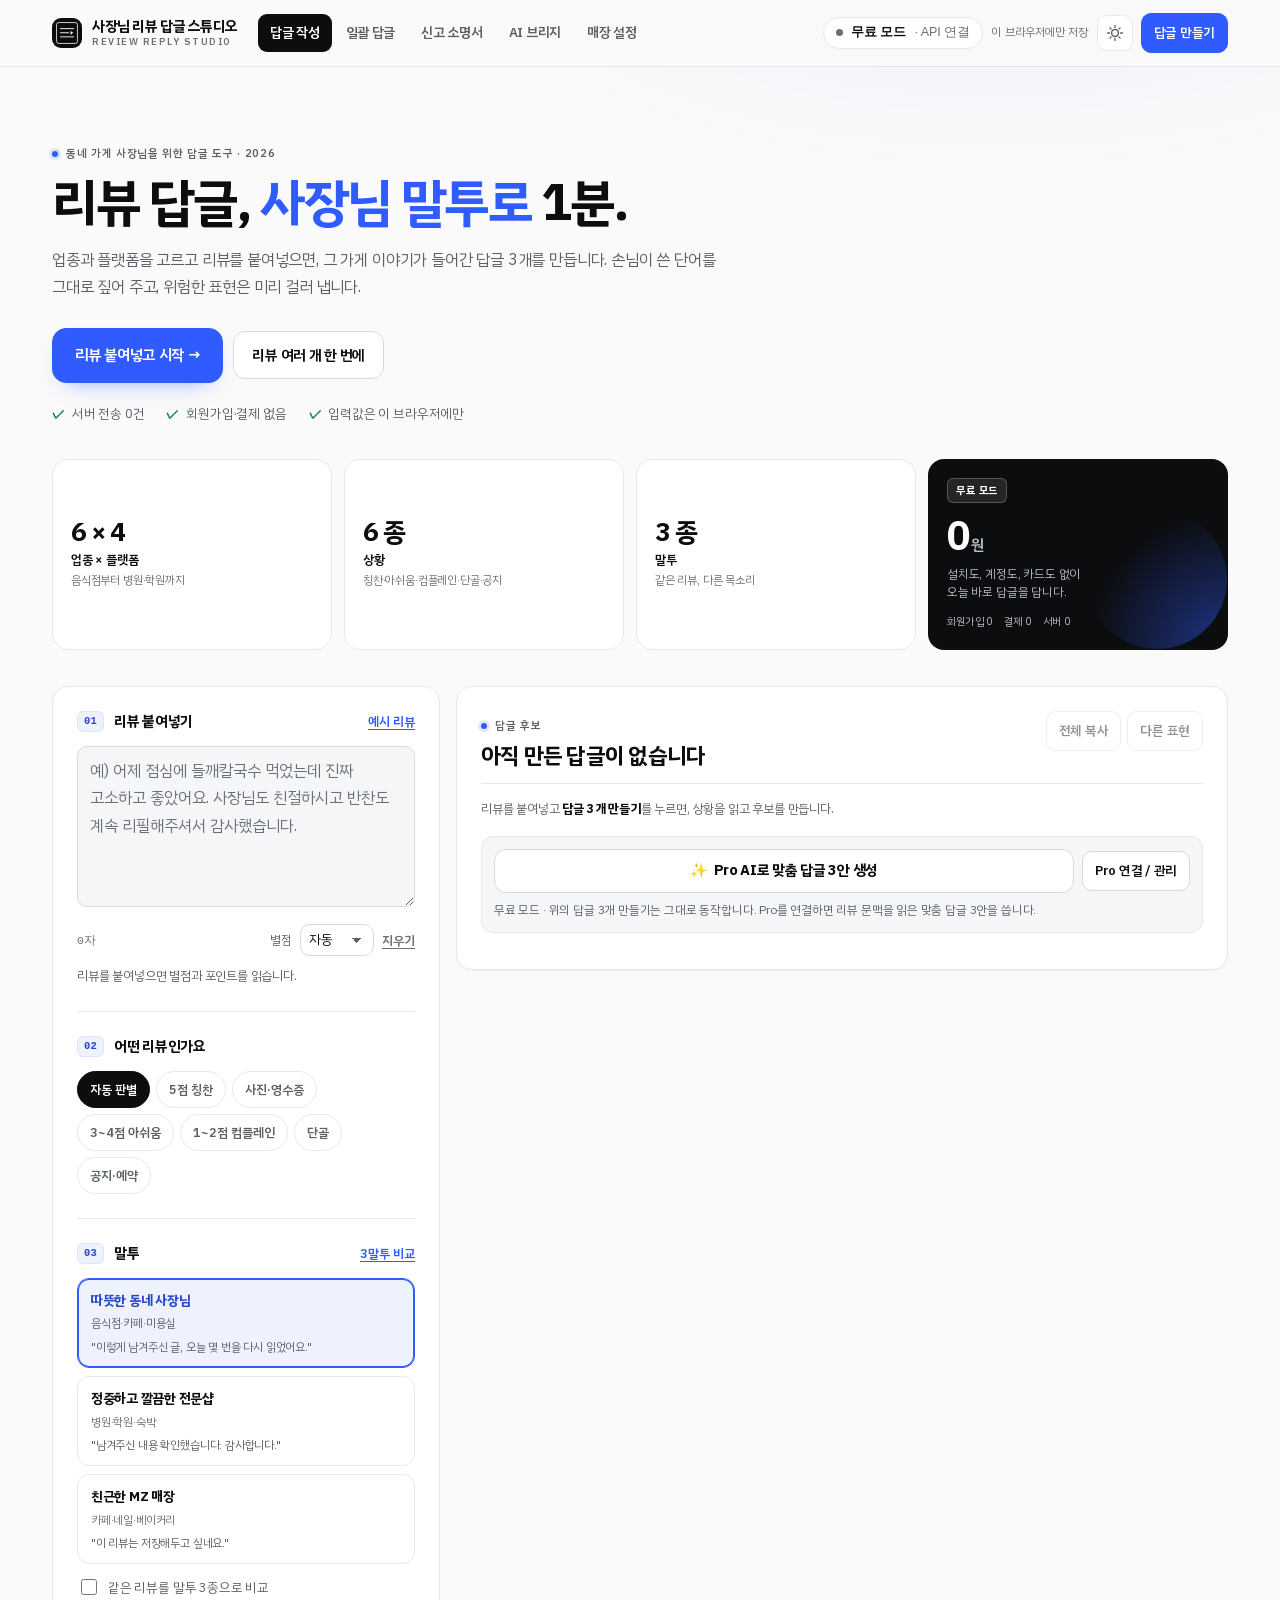
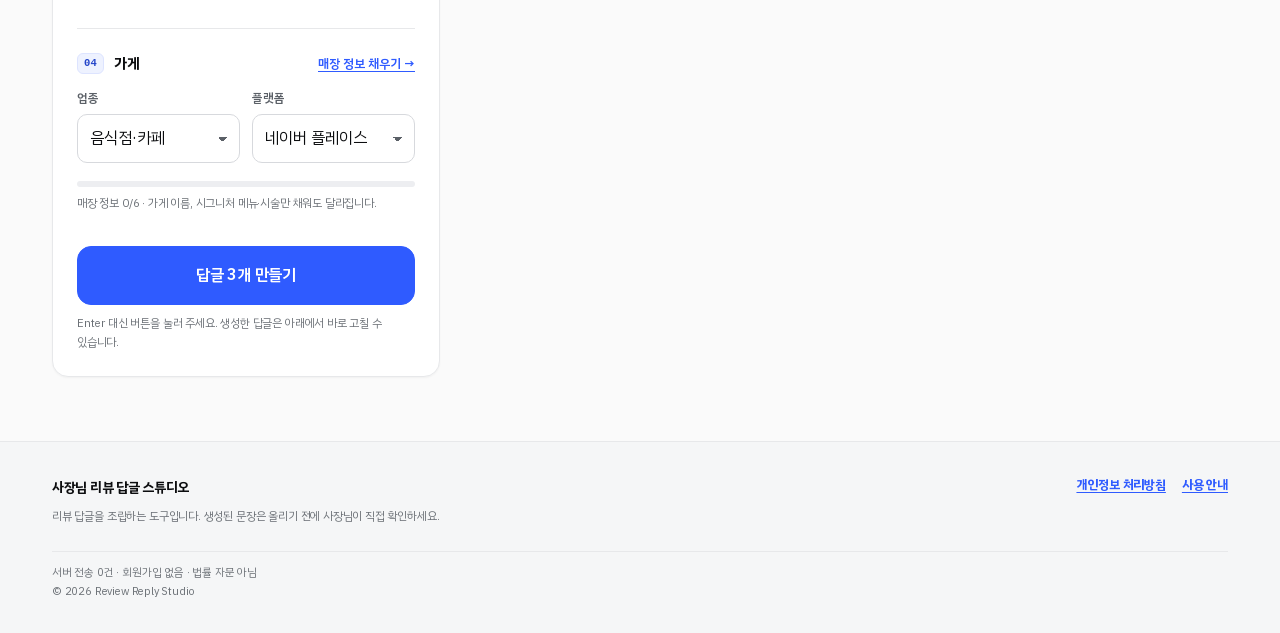
==== commit 554e20df: "Hero bento: tell the four axes (industry x platform, situation, tone) instead of repeating the serve" ====
--- a/index.html
+++ b/index.html
@@ -78,8 +78,8 @@
       <div class="hero-bento">
         <ul class="hero-facts" aria-label="이 앱의 기준">
           <li><strong>6 × 4</strong><span>업종 × 플랫폼</span><small>음식점부터 병원·학원까지</small></li>
+          <li><strong>6 종</strong><span>상황</span><small>칭찬·아쉬움·컴플레인·단골·공지</small></li>
           <li><strong>3 종</strong><span>말투</span><small>같은 리뷰, 다른 목소리</small></li>
-          <li><strong>0 건</strong><span>서버 전송</span><small>이 브라우저에서만 처리</small></li>
         </ul>
         <aside class="tile-ink" aria-label="무료로 쓰는 조건">
           <span class="tile-ink-tag">무료 모드</span>
--- a/styles.css
+++ b/styles.css
@@ -368,7 +368,7 @@
   padding: 11px 12px; font-size: 16px; line-height: 1.55;
   transition: border-color .15s, box-shadow .15s, background .15s;
 }
-.input::placeholder { color: var(--muted); opacity: .9; }
+.input::placeholder { color: var(--muted); opacity: 1; }
 .input:focus { outline: none; border-color: var(--accent); box-shadow: var(--ring); }
 .input.area { resize: vertical; min-height: 96px; line-height: 1.72; background: var(--surface-2); }
 .input.area:focus { background: var(--surface); }
@@ -413,6 +413,7 @@
 .tone-card.is-active { background: var(--accent-soft); border-color: var(--accent); box-shadow: inset 0 0 0 1px var(--accent); }
 .tone-card:focus-within { outline: 2px solid var(--accent); outline-offset: 2px; }
 .tone-card.is-active .tone-name { color: var(--accent-text); }
+.tone-card.is-active .tone-desc { color: var(--sub); }
 .tone-name { font-size: 13.5px; font-weight: 700; letter-spacing: -0.02em; }
 .tone-desc { font-size: 11.5px; color: var(--muted); }
 .tone-sample { font-size: 11.5px; color: var(--sub); margin-top: 3px; line-height: 1.5; }
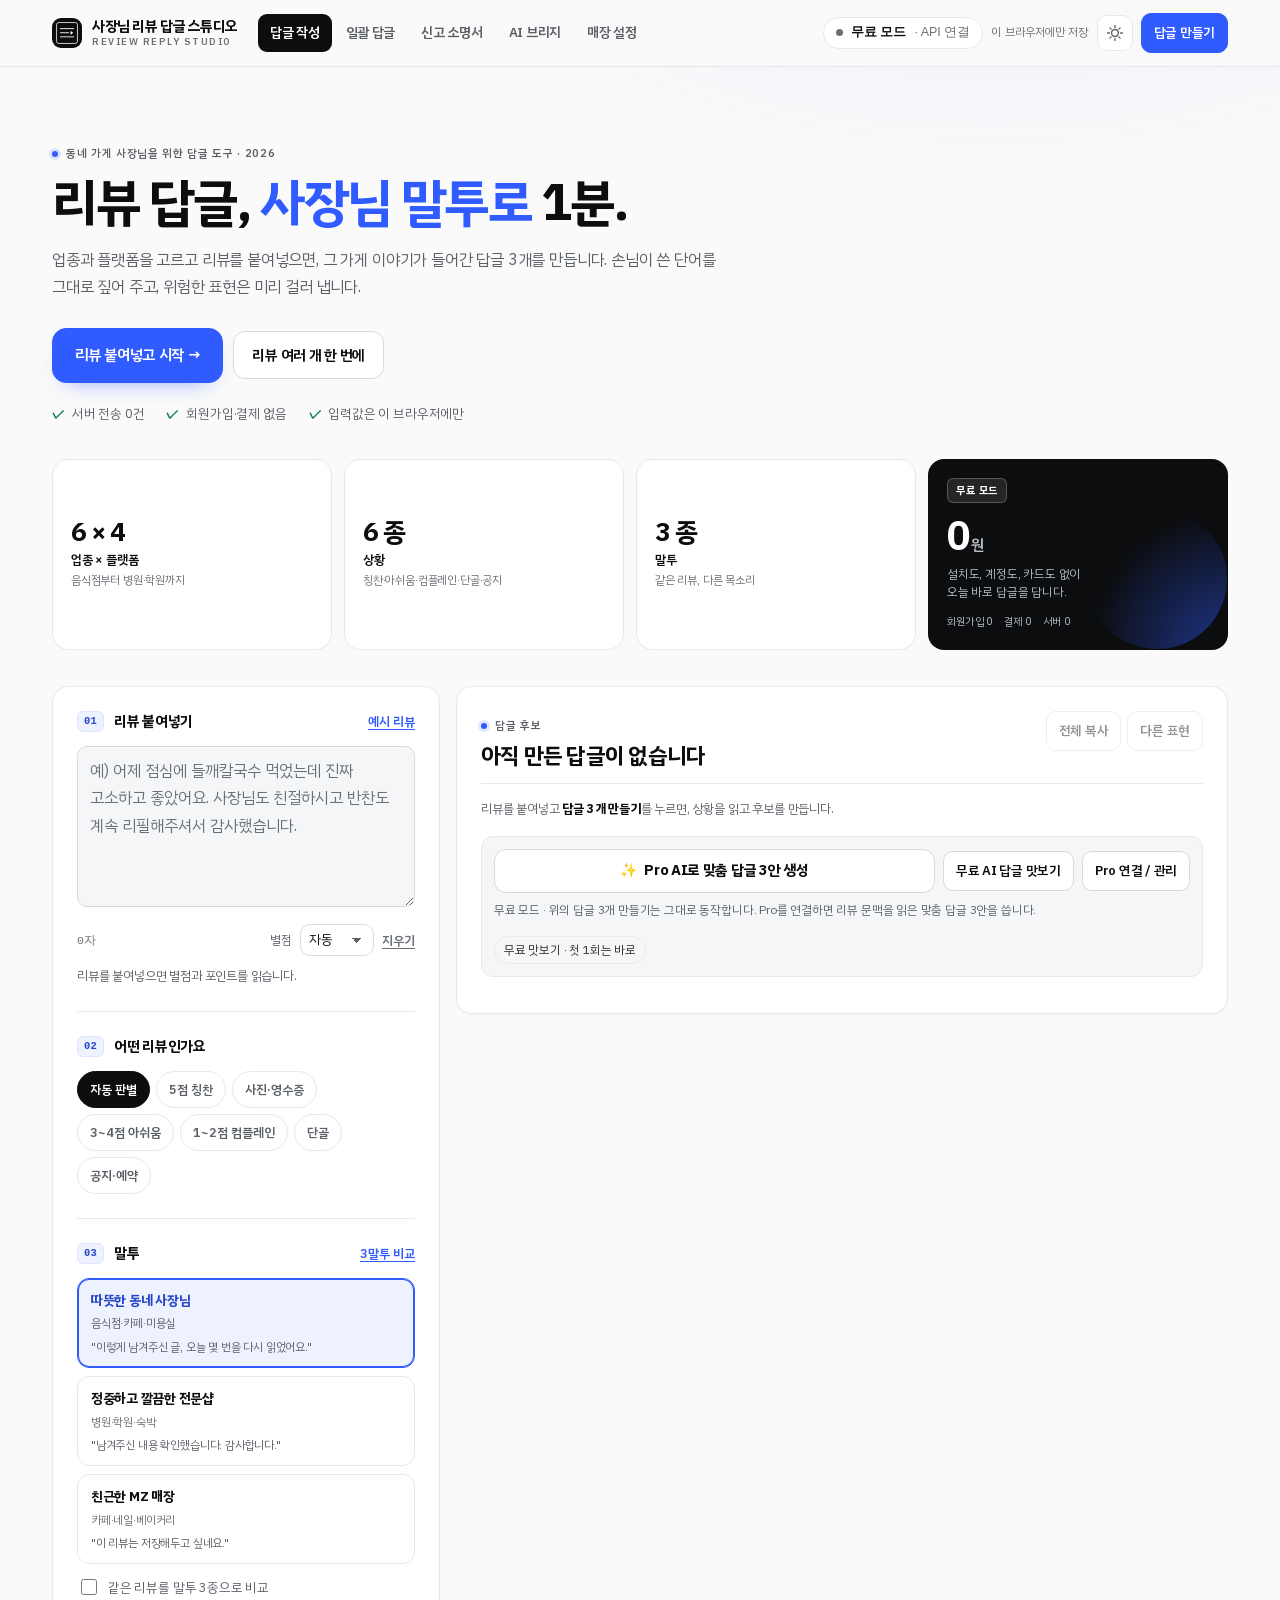
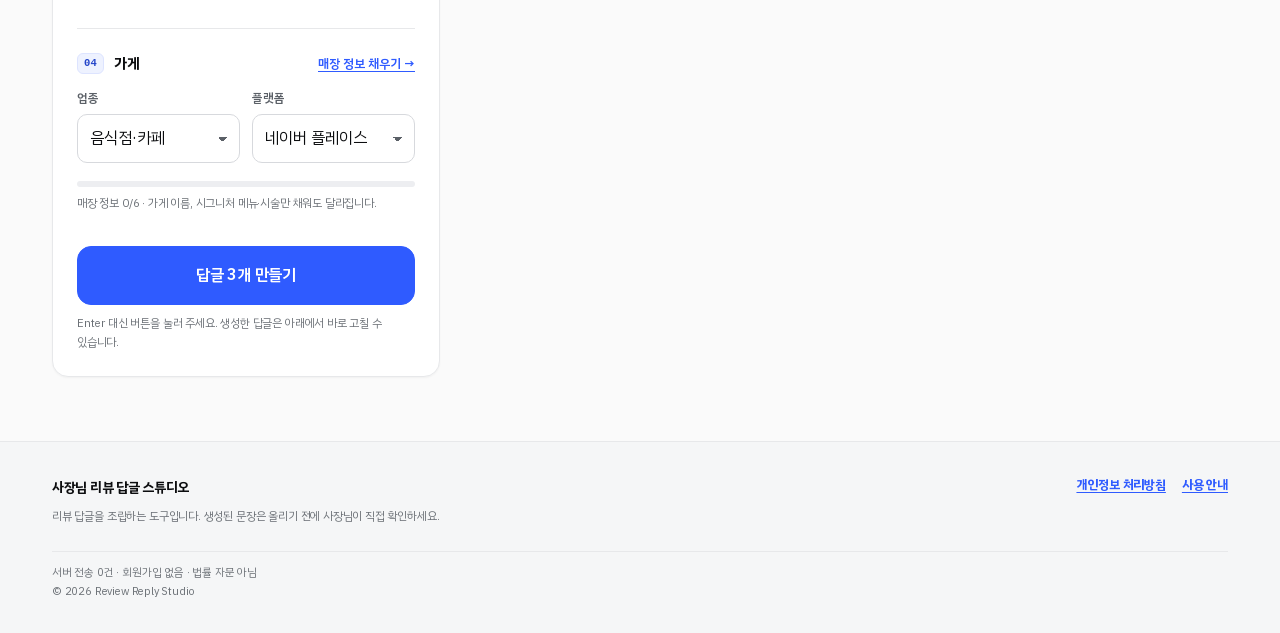
==== commit ce03cb6b: "2차 OSS·무료 AI 연결: SVG 최적화/문체 진단/감성 판정/N-gram 묶음/고해상도 ZIP/AI 누끼/MP4 렌더 + 무료 AI 맛보기" ====
--- a/index.html
+++ b/index.html
@@ -209,10 +209,13 @@
           <button type="button" class="btn pro-btn" id="btn-pro-replies" data-pro-action>
             <span class="pro-spark" aria-hidden="true">✨</span><span class="pro-label">Pro AI로 맞춤 답글 3안 생성</span>
           </button>
+          <button type="button" class="btn btn-ghost btn-sm" id="btn-free-replies">무료 AI 답글 맛보기</button>
           <button type="button" class="btn btn-ghost btn-sm" id="proConnect">Pro 연결 / 관리</button>
           <p class="pro-state" id="proState" data-pro-state
              data-pro-free="무료 모드 · 위의 답글 3개 만들기는 그대로 동작합니다. Pro를 연결하면 리뷰 문맥을 읽은 맞춤 답글 3안을 씁니다."
              data-pro-pro="Pro 연결됨 · 리뷰 문맥·업종·법규 회피를 지킨 답글 3안을 쓰고 점검기를 다시 통과시킵니다.">무료 모드 · 위의 답글 3개 만들기는 그대로 동작합니다. Pro를 연결하면 리뷰 문맥을 읽은 맞춤 답글 3안을 씁니다.</p>
+          <p class="freeai-line" id="freeBadgeLine"><span id="freeBadge"></span></p>
+          <div id="freeUpgrade" class="free-upgrade-slot"></div>
         </div>
         <p class="pro-note" id="proNote" hidden></p>
 
@@ -491,6 +494,7 @@
 <script src="data.js"></script>
 <script src="engines/pro-api-connector.js"></script>
 <script src="engines/pro-studio.js"></script>
+<script src="engines/free-ai.js"></script>
 <script src="engines/copy-psych-engine.js"></script>
 <script src="core.js"></script>
 <script src="app.js"></script>
--- a/styles.css
+++ b/styles.css
@@ -728,3 +728,8 @@
   .pro-badge-slot .proconn-badge .pc-sub { display: none; }
   .btn.pro-btn { flex: 1 1 100%; }
 }
+
+/* ══ 무료 AI 맛보기 (free-ai.js) ═══════════════════════ */
+.freeai-line { margin: 8px 0 0; display: flex; }
+.freeai-line:empty { display: none; }
+.free-upgrade-slot:empty { display: none; }
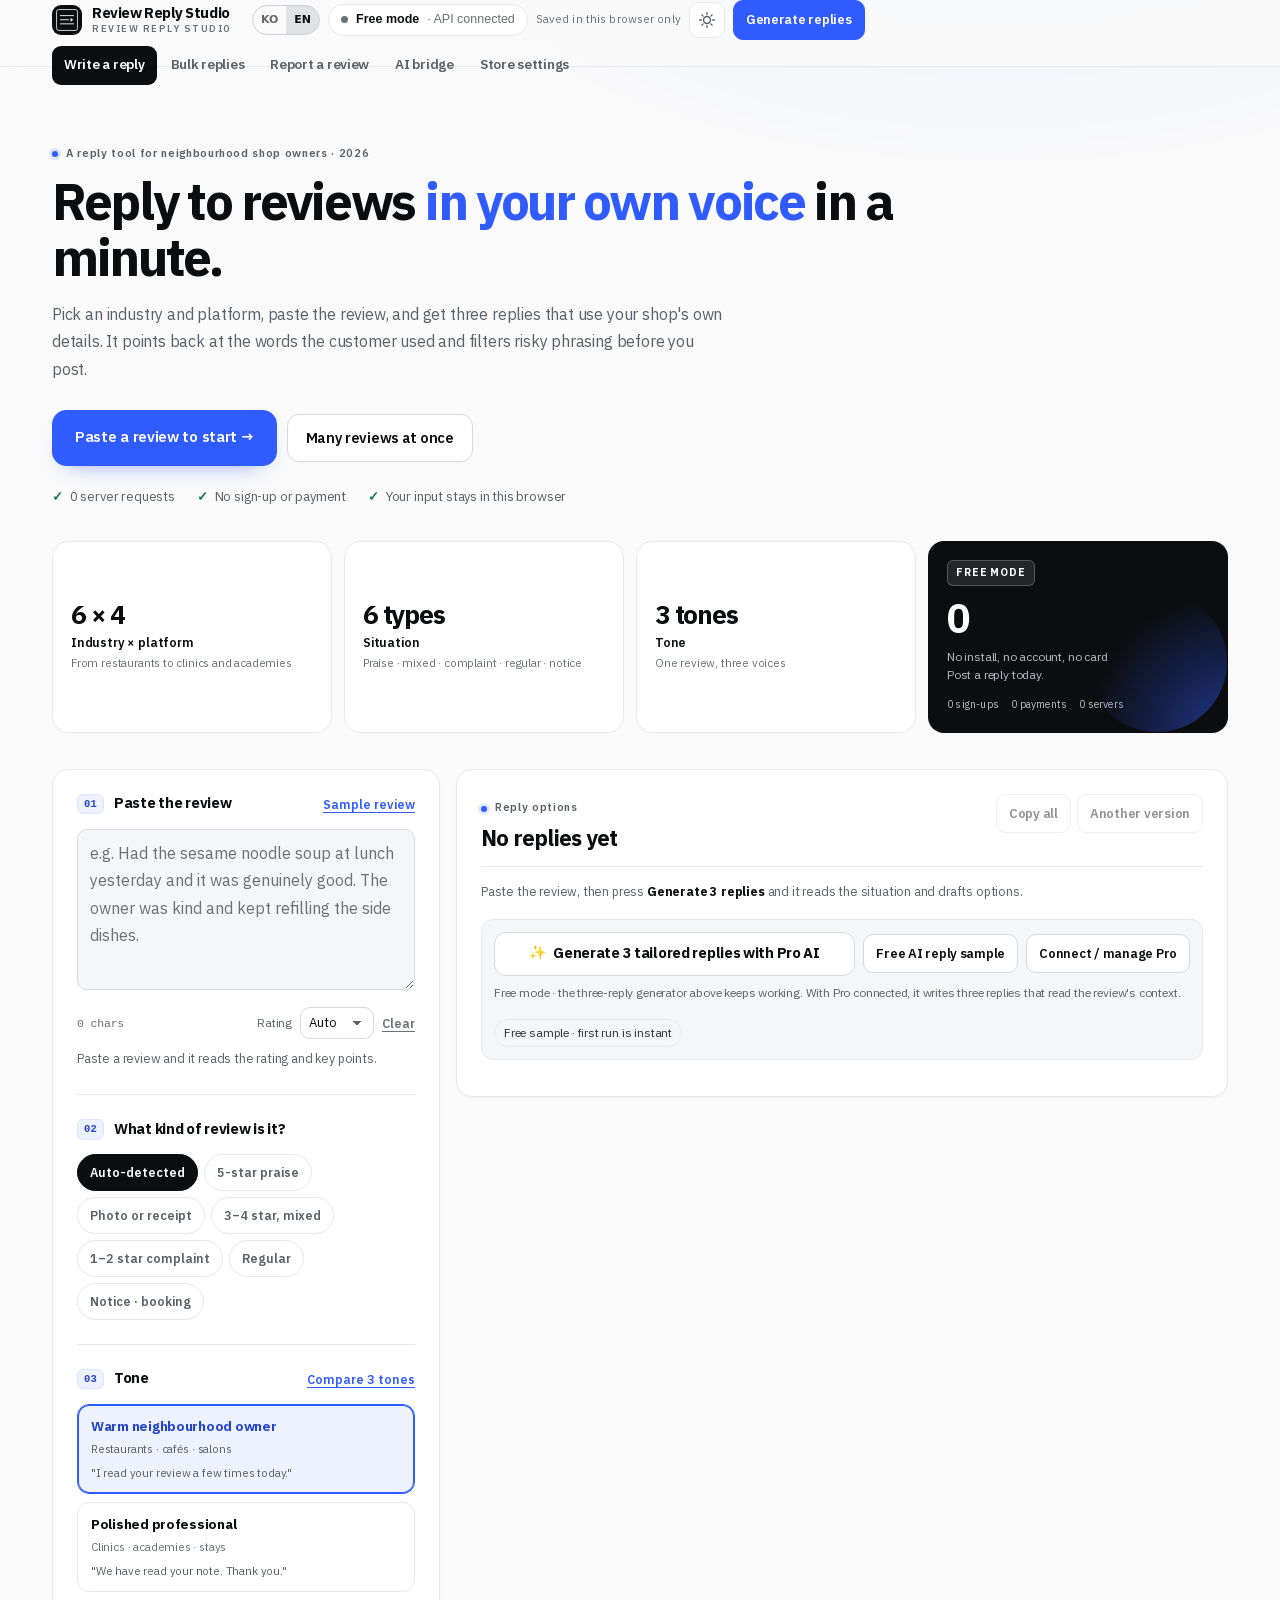
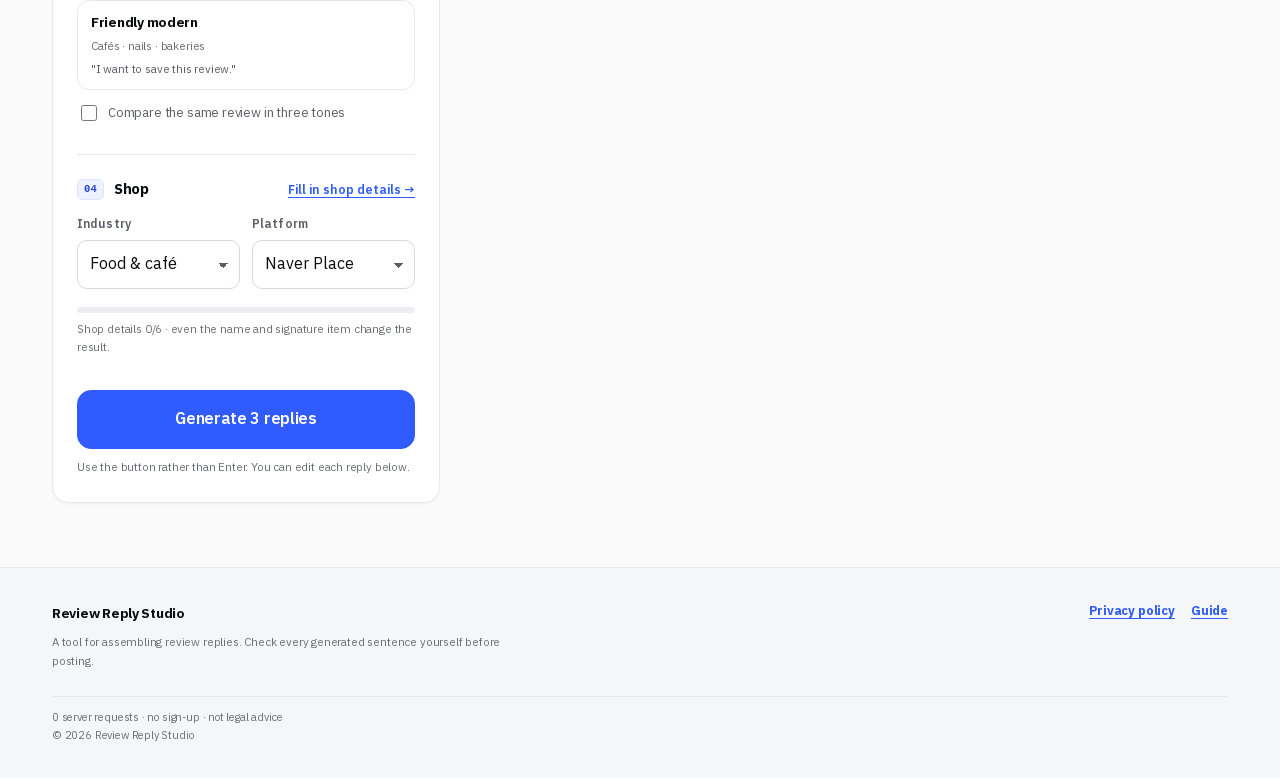
==== commit 9ec56739: "다국어 지원(한/영): KO·EN 토글·문구 사전·영어 답글/사유서 생성 - 언어 결정: ?lang= → localStorage(onetap_lang) → navigator.lan" ====
--- a/index.html
+++ b/index.html
@@ -10,6 +10,8 @@
 <link rel="canonical" href="https://marcj81.github.io/review-reply-studio/" />
 <link rel="icon" href="favicon.svg" type="image/svg+xml" />
 <link rel="stylesheet" href="styles.css" />
+<script src="i18n-strings.js"></script>
+<script src="engines/i18n.js"></script>
 <script type="application/ld+json">
 {"@context":"https://schema.org","@type":"WebApplication","name":"사장님 리뷰 답글 스튜디오","applicationCategory":"BusinessApplication","operatingSystem":"Web","offers":{"@type":"Offer","price":"0","priceCurrency":"KRW"},"description":"업종 6종·플랫폼 4종·말투 3종 리뷰 답글 생성, 일괄 답글, 허위 리뷰 신고 소명서, AI 브리지. 서버 전송 없이 브라우저에서 동작합니다.","inLanguage":"ko"}
 </script>
